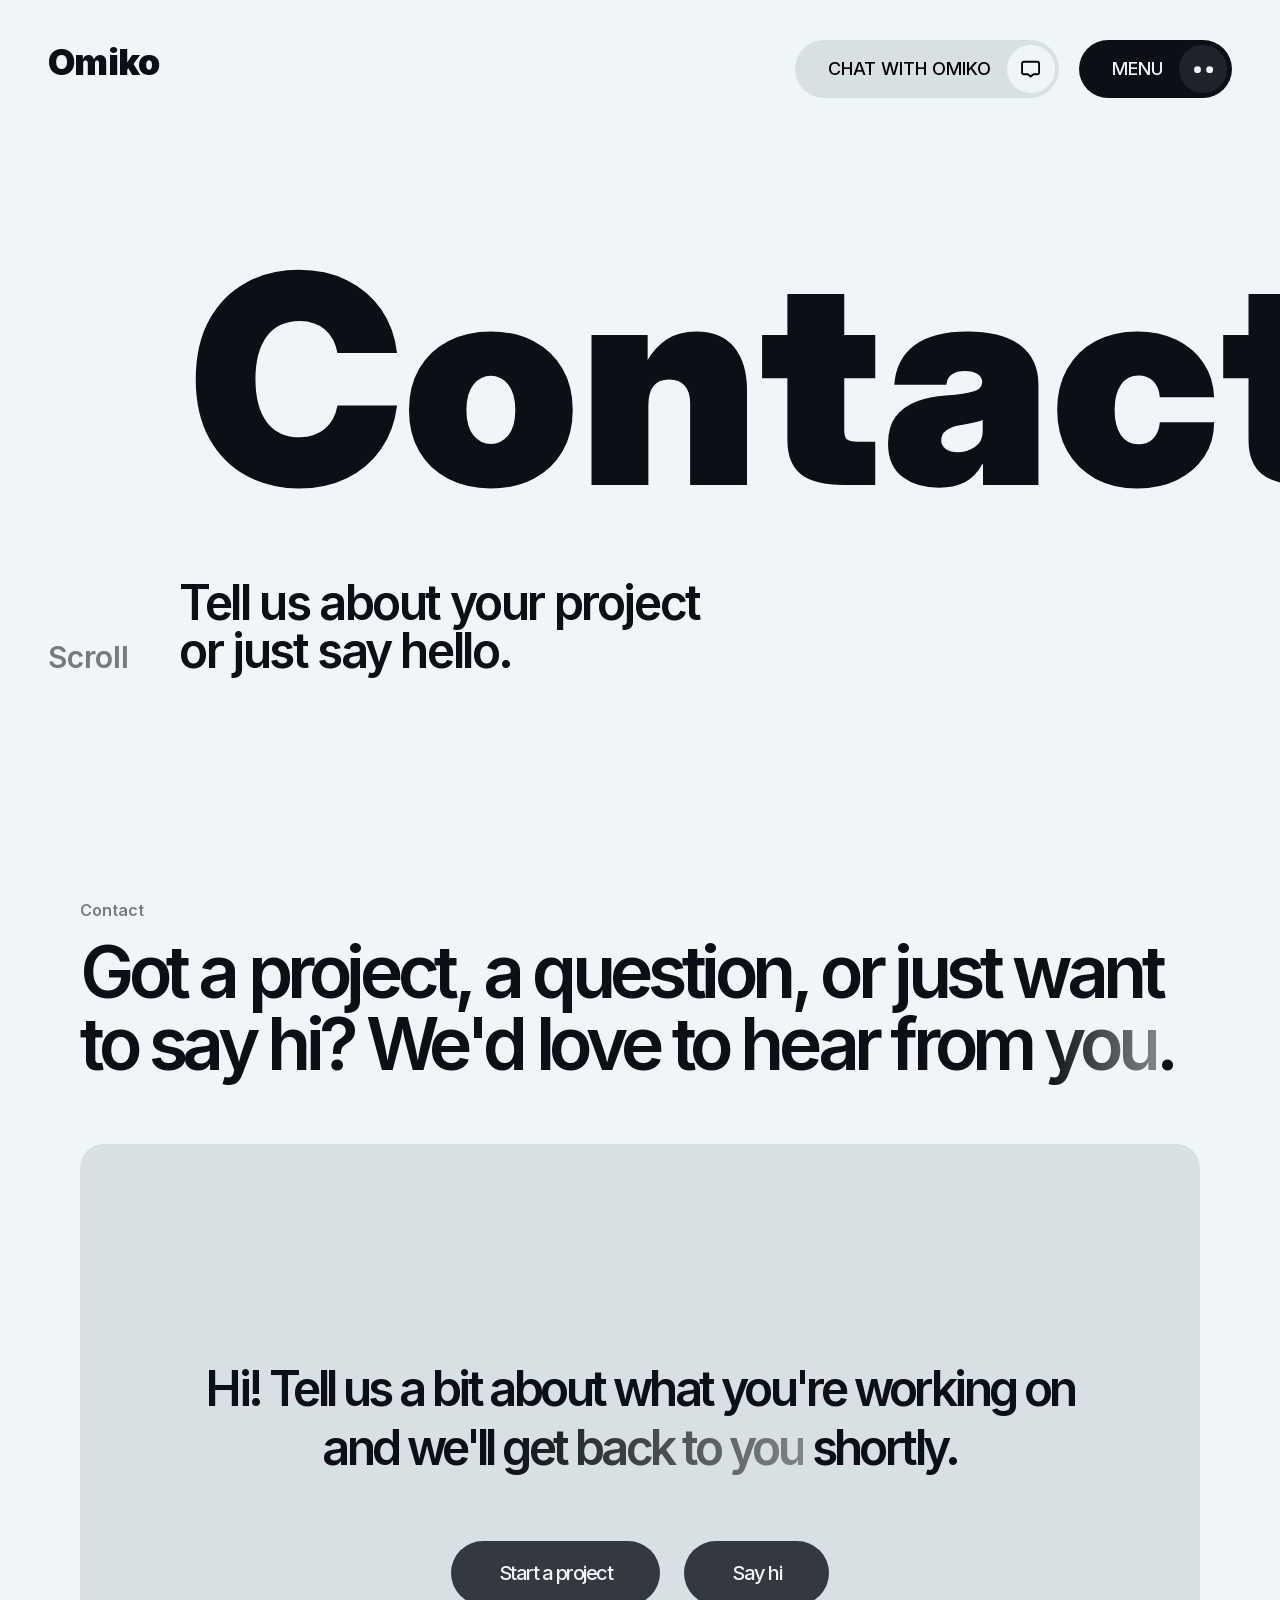
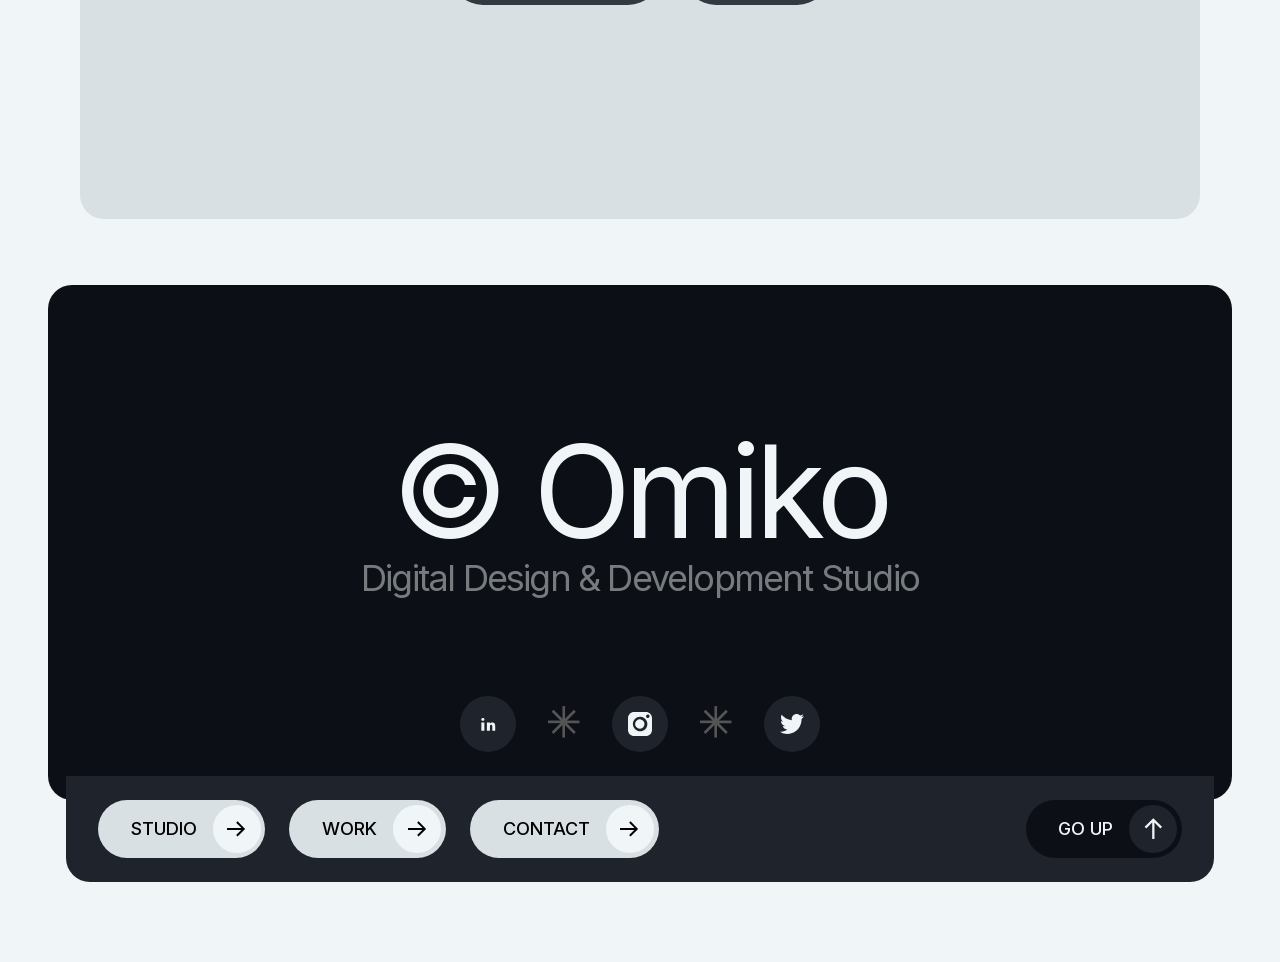
==== contact.html @ 416ccc1b "Replace hero wordmarks on work/studio/contact pages with real Inter Black outlines Generate SVG glyp" ====
<!DOCTYPE html>
<html lang="en">
<head>
<meta charset="utf-8" />
<meta name="viewport" content="width=device-width, initial-scale=1" />
<title>Contact — Omiko</title>
<meta name="description" content="Get in touch with Omiko to start a project or just say hello." />
<link rel="icon" href="favicon.ico" />
<link rel="stylesheet" href="styles.css" />
</head>
<body>

<a class="skip-link" href="#main-content">Skip to content</a>

<header class="site-header">
  <a class="brand" href="index.html" aria-label="Omiko home">
    <span class="brand-logo">Omiko</span>
  </a>

  <div class="header-actions">
    <a class="pill pill-light" href="contact.html">
      <span class="pill-label">Chat with Omiko</span>
      <span class="pill-icon">
        <svg viewBox="0 0 18 17" fill="none" xmlns="http://www.w3.org/2000/svg">
          <path d="M1 3.26215C1 2.33911 1.79594 1.59084 2.77778 1.59084L15.2222 1.59082C16.2041 1.59082 17 2.33909 17 3.26213V11.6485C17 12.5716 16.2041 13.3198 15.2222 13.3199L11.9989 13.3199C11.7918 13.3199 11.5912 13.3878 11.4318 13.512L8.9962 15.409L6.59291 13.5151C6.43287 13.389 6.23071 13.3199 6.02188 13.3199H2.77778C1.79594 13.3199 1 12.5716 1 11.6486L1 3.26215Z" stroke="currentColor" stroke-width="1.77778" stroke-linejoin="round"/>
        </svg>
      </span>
    </a>

    <button class="pill pill-dark menu-toggle" aria-expanded="false" aria-controls="site-menu" type="button">
      <span class="pill-label">Menu</span>
      <span class="pill-icon pill-icon-dots">
        <svg viewBox="0 0 14 6" fill="none" xmlns="http://www.w3.org/2000/svg">
          <circle cx="11.4517" cy="3.41264" r="2.54545" fill="currentColor"/>
          <circle cx="2.54545" cy="3.41264" r="2.54545" fill="currentColor"/>
        </svg>
      </span>
    </button>
  </div>
</header>

<nav id="site-menu" class="site-menu" aria-hidden="true" inert>
  <a class="site-menu-link" href="index.html">Home</a>
  <a class="site-menu-link" href="studio.html">Studio</a>
  <a class="site-menu-link" href="work.html">Work</a>
  <a class="site-menu-link" href="contact.html">Contact</a>
</nav>

<main id="main-content">
  <section class="contact-hero">
    <div class="hero-copy contact-hero-copy">
      <span class="hero-wordmark-svg contact-hero-wordmark" style="transform: translateX(calc(86vw - (90vw * 7666 / 8104)))">
        <svg viewBox="0 -1984 8104 2478" xmlns="http://www.w3.org/2000/svg">
          <path fill="currentColor" d="M764 24Q561 24 396.5 -65Q232 -154 136 -325.5Q40 -497 40 -744Q40 -993 136 -1165Q232 -1337 396.5 -1425.5Q561 -1514 764 -1514Q955 -1514 1103.5 -1441Q1252 -1368 1344 -1236Q1436 -1104 1456 -928H1037Q1018 -1034 948.5 -1094Q879 -1154 772 -1154Q621 -1154 540.5 -1047Q460 -940 460 -744Q460 -549 540 -442.5Q620 -336 772 -336Q879 -336 948.5 -395.5Q1018 -455 1037 -560H1456Q1435 -384 1343 -252.5Q1251 -121 1103 -48.5Q955 24 764 24Z M2116 24Q1945 24 1815 -43.5Q1685 -111 1612.5 -235Q1540 -359 1540 -528Q1540 -697 1612.5 -820.5Q1685 -944 1815 -1012Q1945 -1080 2116 -1080Q2288 -1080 2417.5 -1012Q2547 -944 2619.5 -820.5Q2692 -697 2692 -528Q2692 -359 2619.5 -235Q2547 -111 2417.5 -43.5Q2288 24 2116 24ZM2116 -288Q2187 -288 2237.5 -348.5Q2288 -409 2288 -528Q2288 -647 2237.5 -707.5Q2187 -768 2116 -768Q2045 -768 1994.5 -707.5Q1944 -647 1944 -528Q1944 -409 1994.5 -348.5Q2045 -288 2116 -288Z M3224 -560V0H2824V-1056H3219V-880Q3272 -971 3355 -1025.5Q3438 -1080 3562 -1080Q3738 -1080 3828 -968.5Q3918 -857 3918 -666V0H3518V-576Q3518 -656 3480 -699Q3442 -742 3371 -742Q3224 -742 3224 -560Z M4820 -1056V-752H4602V-386Q4602 -339 4620.5 -321.5Q4639 -304 4694 -304H4820V0H4600Q4392 0 4297 -75.5Q4202 -151 4202 -316V-752H4024V-1056H4202V-1344H4602V-1056Z M5270 19Q5111 19 5010.5 -58Q4910 -135 4910 -292Q4910 -410 4964 -481.5Q5018 -553 5110 -588Q5202 -623 5316 -630Q5456 -639 5514 -659Q5572 -679 5572 -722V-726Q5572 -761 5539.5 -781.5Q5507 -802 5452 -802Q5331 -802 5320 -706H4954Q4967 -886 5096 -983Q5225 -1080 5468 -1080Q5713 -1080 5840.5 -983Q5968 -886 5968 -706V0H5578V-148H5574Q5522 -54 5446.5 -17.5Q5371 19 5270 19ZM5400 -230Q5465 -230 5520.5 -267Q5576 -304 5576 -374V-458Q5519 -438 5416 -420Q5355 -410 5319.5 -383.5Q5284 -357 5284 -316Q5284 -276 5316.5 -253Q5349 -230 5400 -230Z M6664 24Q6495 24 6368 -45Q6241 -114 6170.5 -238.5Q6100 -363 6100 -528Q6100 -693 6170.5 -817.5Q6241 -942 6368 -1011Q6495 -1080 6664 -1080Q6819 -1080 6939 -1021.5Q7059 -963 7129 -859Q7199 -755 7204 -618H6822Q6817 -689 6776.5 -729.5Q6736 -770 6672 -770Q6593 -770 6548.5 -706Q6504 -642 6504 -528Q6504 -415 6548.5 -350.5Q6593 -286 6672 -286Q6736 -286 6776.5 -328Q6817 -370 6822 -442H7204Q7204 -305 7135 -200Q7066 -95 6944.5 -35.5Q6823 24 6664 24Z M8064 -1056V-752H7846V-386Q7846 -339 7864.5 -321.5Q7883 -304 7938 -304H8064V0H7844Q7636 0 7541 -75.5Q7446 -151 7446 -316V-752H7268V-1056H7446V-1344H7846V-1056Z"/>
        </svg>
      </span>

      <h1 class="hero-tagline contact-hero-tagline">Tell us about your project<br />or just say hello.</h1>
    </div>

    <span class="scroll-indicator contact-scroll-indicator">Scroll</span>
  </section>

  <section class="contact-section">
    <div class="section-intro" data-reveal>
      <h2 class="eyebrow">Contact</h2>
      <p class="section-headline">Got a project, a question, or just want to say hi? We'd love to hear from <span class="highlight-word">you</span>.</p>
    </div>

    <div class="contact-panel" data-reveal>
      <p class="contact-prompt">Hi! Tell us a bit about what you're working on<br />and we'll <span class="highlight-word">get back to you</span> shortly.</p>

      <div class="contact-actions">
        <button class="contact-btn" id="start-project-btn" type="button">Start a project</button>
        <a class="contact-btn" href="mailto:hello@omiko.co.uk">Say hi</a>
      </div>

      <form id="start-project-form" class="start-project-form" action="https://api.web3forms.com/submit" method="POST">
        <input type="hidden" name="access_key" value="REPLACE_WITH_WEB3FORMS_ACCESS_KEY" />
        <input type="hidden" name="subject" value="New project inquiry — Omiko" />

        <label class="form-field">
          <span class="form-label">Name</span>
          <input type="text" name="name" required />
        </label>

        <label class="form-field">
          <span class="form-label">Email</span>
          <input type="email" name="email" required />
        </label>

        <label class="form-field">
          <span class="form-label">Tell us about your project</span>
          <textarea name="message" rows="4" required></textarea>
        </label>

        <button class="contact-btn" type="submit">Send</button>
        <p class="form-error" role="alert" hidden></p>
      </form>
    </div>
  </section>
</main>

<footer class="site-footer">
  <span class="footer-wordmark">Omiko</span>

  <div class="footer-panel">
    <span class="footer-copyright">© Omiko</span>
    <span class="footer-tagline">Digital Design &amp; Development Studio</span>

    <div class="footer-socials">
      <!-- TODO: replace # with real social URLs before launch -->
      <a class="social-icon" target="_blank" rel="noreferrer noopener" aria-label="Omiko on LinkedIn" href="#">
        <svg viewBox="0 0 21 20" fill="none" xmlns="http://www.w3.org/2000/svg">
          <path d="M12.1835 15.6063H9.54163V8.23607H12.1835V9.25708V9.29719L12.2034 9.26235C12.544 8.66477 13.2269 8.23607 14.5132 8.23607C15.1545 8.23607 15.7314 8.4926 16.1481 9.0377C16.5652 9.58312 16.8227 10.4184 16.8227 11.5769V15.6063H14.2663V11.5769C14.2663 11.016 14.0937 10.6695 13.8874 10.4631C13.6814 10.257 13.4425 10.1915 13.3109 10.1915C13.1805 10.1915 12.8988 10.235 12.6494 10.4302C12.3995 10.6258 12.1835 10.9727 12.1835 11.5769V15.6063ZM7.32271 15.6063H4.68079V8.23607H7.32271V15.6063ZM5.95478 6.86007C5.55026 6.86007 5.21363 6.72522 4.9782 6.50108C4.74278 6.27696 4.60796 5.96302 4.60796 5.60359C4.60796 5.24418 4.74249 4.93033 4.98884 4.70626C5.23524 4.48213 5.59432 4.34711 6.0445 4.34711C6.44901 4.34711 6.78565 4.48196 7.02108 4.7061C7.2565 4.93022 7.39132 5.24416 7.39132 5.60359C7.39132 5.963 7.25678 6.27684 7.01044 6.50092C6.76404 6.72505 6.40496 6.86007 5.95478 6.86007Z" fill="currentColor"/>
          <path d="M17.8889 0.823358H3.11111C1.93885 0.823358 0.989374 1.77317 0.989374 2.94583V17.7288C0.989374 18.9014 1.93885 19.8512 3.11111 19.8512H17.8889C19.0612 19.8512 20.0106 18.9014 20.0106 17.7288V2.94583C20.0106 1.77317 19.0612 0.823358 17.8889 0.823358Z" fill="transparent"/>
        </svg>
      </a>

      <span class="social-spacer">
        <svg viewBox="0 0 28 28" fill="none" xmlns="http://www.w3.org/2000/svg">
          <path d="M13.7305 27.6524V13.7461" stroke="currentColor" stroke-width="2.29967" stroke-miterlimit="10"/>
          <path d="M4.00781 23.6051L13.838 13.7715" stroke="currentColor" stroke-width="2.29967" stroke-miterlimit="10"/>
          <path d="M0 13.8594H13.9015" stroke="currentColor" stroke-width="2.29967" stroke-miterlimit="10"/>
          <path d="M4.04688 4.12305L13.8757 13.9567" stroke="currentColor" stroke-width="2.29967" stroke-miterlimit="10"/>
          <path d="M13.7812 0.107422V14.0137" stroke="currentColor" stroke-width="2.29967" stroke-miterlimit="10"/>
          <path d="M23.506 4.1543L13.6758 13.9866" stroke="currentColor" stroke-width="2.29967" stroke-miterlimit="10"/>
          <path d="M27.5265 13.9004H13.625" stroke="currentColor" stroke-width="2.29967" stroke-miterlimit="10"/>
          <path d="M23.4812 23.6364L13.6523 13.8027" stroke="currentColor" stroke-width="2.29967" stroke-miterlimit="10"/>
        </svg>
      </span>

      <a class="social-icon" target="_blank" rel="noreferrer noopener" aria-label="Omiko on Instagram" href="#">
        <svg viewBox="0 0 19 20" fill="none" xmlns="http://www.w3.org/2000/svg">
          <path d="M4.82285 19.834C3.54333 19.8306 2.31732 19.3202 1.41336 18.4146C0.509397 17.509 0.00117108 16.2821 0 15.0026L0 5.65684C0.00137218 4.37816 0.509933 3.15224 1.4141 2.24808C2.31826 1.34392 3.54417 0.835357 4.82285 0.833984H14.1686C15.4482 0.83496 16.6752 1.34312 17.5808 2.24713C18.4864 3.15113 18.9968 4.37726 19 5.65684V15.0026C18.9971 16.2831 18.4871 17.5102 17.5817 18.4157C16.6763 19.3211 15.4491 19.8311 14.1686 19.834H4.82285ZM3.83088 10.3338C3.83081 11.4737 4.16876 12.588 4.802 13.5358C5.43524 14.4837 6.33533 15.2224 7.38844 15.6587C8.44155 16.095 9.60038 16.2092 10.7184 15.9868C11.8364 15.7645 12.8634 15.2156 13.6694 14.4096C14.4755 13.6036 15.0244 12.5767 15.2468 11.4587C15.4692 10.3407 15.3551 9.18185 14.9189 8.12872C14.4827 7.07558 13.744 6.17544 12.7962 5.54214C11.8484 4.90884 10.7341 4.57082 9.59424 4.57082C8.06639 4.57287 6.60171 5.18069 5.52133 6.261C4.44095 7.34132 3.83304 8.80596 3.83088 10.3338ZM14.3227 4.17758C14.3222 4.44928 14.4023 4.71502 14.5529 4.94114C14.7035 5.16726 14.9179 5.3436 15.1688 5.44781C15.4197 5.55202 15.6959 5.57942 15.9624 5.52654C16.2289 5.47366 16.4737 5.34288 16.6659 5.15076C16.858 4.95864 16.9888 4.71382 17.0416 4.44732C17.0945 4.18082 17.0671 3.90462 16.9629 3.6537C16.8587 3.40278 16.6824 3.18843 16.4562 3.03781C16.2301 2.88718 15.9644 2.80705 15.6927 2.80756C15.3297 2.80863 14.9818 2.95332 14.7251 3.21002C14.4684 3.46671 14.3237 3.81456 14.3227 4.17758ZM5.64894 10.3338C5.64725 9.60287 5.86245 8.88788 6.2673 8.27931C6.67215 7.67075 7.24844 7.19597 7.92323 6.91507C8.59803 6.63417 9.34099 6.55978 10.0581 6.70132C10.7752 6.84285 11.4342 7.19395 11.9516 7.71017C12.4691 8.22639 12.8218 8.88453 12.965 9.60128C13.1083 10.318 13.0357 11.0612 12.7564 11.7366C12.4772 12.4121 12.0038 12.9895 11.3962 13.3959C10.7886 13.8022 10.0741 14.0191 9.34319 14.0192C8.36546 14.0175 7.42812 13.629 6.73593 12.9385C6.04373 12.2479 5.65295 11.3115 5.64894 10.3338Z" fill="currentColor"/>
        </svg>
      </a>

      <span class="social-spacer">
        <svg viewBox="0 0 28 28" fill="none" xmlns="http://www.w3.org/2000/svg">
          <path d="M13.7305 27.6524V13.7461" stroke="currentColor" stroke-width="2.29967" stroke-miterlimit="10"/>
          <path d="M4.00781 23.6051L13.838 13.7715" stroke="currentColor" stroke-width="2.29967" stroke-miterlimit="10"/>
          <path d="M0 13.8594H13.9015" stroke="currentColor" stroke-width="2.29967" stroke-miterlimit="10"/>
          <path d="M4.04688 4.12305L13.8757 13.9567" stroke="currentColor" stroke-width="2.29967" stroke-miterlimit="10"/>
          <path d="M13.7812 0.107422V14.0137" stroke="currentColor" stroke-width="2.29967" stroke-miterlimit="10"/>
          <path d="M23.506 4.1543L13.6758 13.9866" stroke="currentColor" stroke-width="2.29967" stroke-miterlimit="10"/>
          <path d="M27.5265 13.9004H13.625" stroke="currentColor" stroke-width="2.29967" stroke-miterlimit="10"/>
          <path d="M23.4812 23.6364L13.6523 13.8027" stroke="currentColor" stroke-width="2.29967" stroke-miterlimit="10"/>
        </svg>
      </span>

      <a class="social-icon" target="_blank" rel="noreferrer noopener" aria-label="Omiko on X" href="#">
        <svg viewBox="0 0 22 20" fill="none" xmlns="http://www.w3.org/2000/svg">
          <path d="M22 3.01207C21.1906 3.38158 20.3206 3.6312 19.4077 3.7435C20.3395 3.16864 21.0553 2.25835 21.3922 1.17361C20.5201 1.70601 19.5541 2.0925 18.526 2.3008C17.7027 1.39798 16.5297 0.833984 15.2315 0.833984C12.7389 0.833984 10.7178 2.9137 10.7178 5.47895C10.7178 5.84303 10.7578 6.19759 10.8348 6.53755C7.08354 6.34385 3.75779 4.49451 1.53161 1.68416C1.14309 2.37019 0.920444 3.16807 0.920444 4.01939C0.920444 5.63099 1.71729 7.05275 2.92839 7.88572C2.18853 7.86161 1.49256 7.65263 0.884034 7.30475C0.883521 7.32411 0.883521 7.34358 0.883521 7.36316C0.883521 9.6137 2.43937 11.491 4.50418 11.918C4.12545 12.0242 3.7267 12.0809 3.31507 12.0809C3.02423 12.0809 2.74154 12.0517 2.46588 11.9976C3.0403 13.843 4.70713 15.1859 6.68229 15.2233C5.13756 16.4693 3.19144 17.2119 1.07668 17.2119C0.712361 17.2119 0.353101 17.1898 0 17.1469C1.99749 18.465 4.36998 19.234 6.9189 19.234C15.2209 19.234 19.761 12.156 19.761 6.01748C19.761 5.81608 19.7566 5.61582 19.7479 5.41646C20.6297 4.76168 21.3949 3.94365 22 3.01207Z" fill="currentColor"/>
        </svg>
      </a>
    </div>
  </div>

  <div class="footer-extension">
    <nav class="footer-nav">
      <a class="pill pill-light" href="studio.html">
        <span class="pill-label">Studio</span>
        <span class="pill-icon">
          <svg viewBox="0 0 16 13" fill="none" xmlns="http://www.w3.org/2000/svg">
            <path d="M8.21645 0.833984L13.9687 6.58827L8.21645 12.3426M-0.00111653 6.58827L13.5579 6.58829" stroke="#F0F6F8" stroke-width="1.64351"/>
          </svg>
        </span>
      </a>

      <a class="pill pill-light" href="work.html">
        <span class="pill-label">Work</span>
        <span class="pill-icon">
          <svg viewBox="0 0 16 13" fill="none" xmlns="http://www.w3.org/2000/svg">
            <path d="M8.21645 0.833984L13.9687 6.58827L8.21645 12.3426M-0.00111653 6.58827L13.5579 6.58829" stroke="#F0F6F8" stroke-width="1.64351"/>
          </svg>
        </span>
      </a>

      <a class="pill pill-light" href="contact.html">
        <span class="pill-label">Contact</span>
        <span class="pill-icon">
          <svg viewBox="0 0 16 13" fill="none" xmlns="http://www.w3.org/2000/svg">
            <path d="M8.21645 0.833984L13.9687 6.58827L8.21645 12.3426M-0.00111653 6.58827L13.5579 6.58829" stroke="#F0F6F8" stroke-width="1.64351"/>
          </svg>
        </span>
      </a>
    </nav>

    <div class="footer-extension-right">
      <a class="pill pill-dark footer-chat" href="contact.html">
        <span class="pill-label">Chat with Omiko</span>
        <span class="pill-icon">
          <svg viewBox="0 0 18 17" fill="none" xmlns="http://www.w3.org/2000/svg">
            <path d="M1 3.26215C1 2.33911 1.79594 1.59084 2.77778 1.59084L15.2222 1.59082C16.2041 1.59082 17 2.33909 17 3.26213V11.6485C17 12.5716 16.2041 13.3198 15.2222 13.3199L11.9989 13.3199C11.7918 13.3199 11.5912 13.3878 11.4318 13.512L8.9962 15.409L6.59291 13.5151C6.43287 13.389 6.23071 13.3199 6.02188 13.3199H2.77778C1.79594 13.3199 1 12.5716 1 11.6486L1 3.26215Z" stroke="currentColor" stroke-width="1.77778" stroke-linejoin="round"/>
          </svg>
        </span>
      </a>

      <button class="pill pill-dark footer-go-up" type="button">
        <span class="pill-label">Go up</span>
        <span class="pill-icon">
          <svg class="icon-swap-out" viewBox="0 0 14 16" fill="none" xmlns="http://www.w3.org/2000/svg">
            <path d="M1.49219 7.02383L7.24447 1.26953L12.9968 7.02383M7.24447 15.2443L7.24449 1.68055" stroke="currentColor" stroke-width="1.64351"/>
          </svg>
          <svg class="icon-swap-in" viewBox="0 0 14 16" fill="none" xmlns="http://www.w3.org/2000/svg">
            <path d="M1.49219 7.02383L7.24447 1.26953L12.9968 7.02383M7.24447 15.2443L7.24449 1.68055" stroke="currentColor" stroke-width="1.64351"/>
          </svg>
        </span>
      </button>
    </div>
  </div>
</footer>

<script src="script.js"></script>
</body>
</html>
---- styles.css ----
/* ---------------------------------------------------
   SOHub homepage rebuild — design tokens
--------------------------------------------------- */

@font-face {
  font-family: "Inter";
  src: url("fonts/inter.woff2") format("woff2");
  font-weight: 100 900;
  font-style: normal;
  font-display: swap;
}

:root {
  --wordmark-offset: calc(77vw - (90vw * 5812 / 6434));

  /* colors */
  --color-white: #f0f6f8;
  --color-black: #0c1016;
  --color-dark-grey: #1e232c;
  --color-soft-grey: #d9e0e3;
  --color-grey: #767c7e;

  /* type */
  --font-body: "Inter", system-ui, sans-serif;
  --font-display: "Inter", system-ui, sans-serif;

  /* spacing unit */
  --space: 0.25rem;
}

* {
  box-sizing: border-box;
}

html,
body {
  margin: 0;
  padding: 0;
}

body {
  background: var(--color-white);
  color: var(--color-black);
  font-family: var(--font-body);
  -webkit-font-smoothing: antialiased;
}

img {
  max-width: 100%;
  display: block;
}

a {
  text-decoration: none;
  color: inherit;
}

button {
  font: inherit;
  border: none;
  cursor: pointer;
}

/* ---------------------------------------------------
   Scroll reveal
--------------------------------------------------- */

[data-reveal] {
  opacity: 0;
  transform: translateY(20px);
  transition: opacity 0.6s ease-out, transform 0.6s ease-out;
}

[data-reveal].is-visible {
  opacity: 1;
  transform: translateY(0);
}

@media (prefers-reduced-motion: reduce) {
  [data-reveal] {
    transition: none;
  }
}

/* ---------------------------------------------------
   Skip link
--------------------------------------------------- */

.skip-link {
  position: absolute;
  width: 1px;
  height: 1px;
  overflow: hidden;
  clip: rect(0 0 0 0);
  white-space: nowrap;
}

.skip-link:focus {
  position: fixed;
  top: 1rem;
  left: 1rem;
  z-index: 100;
  width: auto;
  height: auto;
  overflow: visible;
  clip: auto;
  padding: 0.75rem 1.5rem;
  border-radius: 999px;
  background: var(--color-black);
  color: var(--color-white);
  font-size: 0.875rem;
  font-weight: 500;
  text-transform: uppercase;
}

/* ---------------------------------------------------
   Header
--------------------------------------------------- */

.site-header {
  position: fixed;
  top: 0;
  left: 0;
  z-index: 50;
  width: 100%;
  display: flex;
  align-items: center;
  justify-content: space-between;
  padding: 1.5rem 1rem;
  pointer-events: none;
}

.site-header a,
.site-header button {
  pointer-events: auto;
}

.brand {
  display: block;
  color: var(--color-black);
}

.brand-logo {
  display: block;
  font-family: var(--font-display);
  font-weight: 900;
  font-size: 1.5rem;
  letter-spacing: -0.02em;
  white-space: nowrap;
}

.header-actions {
  display: flex;
  align-items: center;
  gap: 1.25rem;
}

.pill {
  display: flex;
  align-items: center;
  padding: 0.3rem;
  border-radius: 999px;
  transition: transform 0.5s cubic-bezier(0.22, 0.68, 0, 1);
}

.pill:hover {
  transform: scale(1.1);
}

.pill-light {
  background: var(--color-soft-grey);
  display: none;
}

.pill-dark {
  background: var(--color-black);
}

.pill-label {
  font-size: 0.875rem;
  font-weight: 500;
  text-transform: uppercase;
  padding: 0 1rem 0 1.75rem;
}

.pill-light .pill-label {
  color: #000;
}

.pill-dark .pill-label {
  color: var(--color-white);
}

.pill-icon {
  position: relative;
  display: flex;
  align-items: center;
  justify-content: center;
  width: 2rem;
  height: 2rem;
  border-radius: 999px;
  background: var(--color-white);
}

.pill-icon svg {
  width: 40%;
}

.pill-dark .pill-icon {
  background: var(--color-dark-grey);
}

.pill-light .pill-icon svg {
  color: #000;
}

.pill-dark .pill-icon svg {
  color: var(--color-white);
}

.footer-nav .pill-icon svg path {
  stroke: currentColor;
}

.menu-toggle {
  background: var(--color-black);
}

.site-menu {
  position: fixed;
  top: 5.5rem;
  right: 1rem;
  z-index: 60;
  display: flex;
  flex-direction: column;
  gap: 0.5rem;
  padding: 1rem;
  min-width: 12rem;
  border-radius: 1.5rem;
  background: var(--color-soft-grey);
  opacity: 0;
  visibility: hidden;
  pointer-events: none;
  transform: translateY(-0.5rem) scale(0.98);
  transition: opacity 0.25s ease, transform 0.25s ease, visibility 0.25s ease;
}

.site-menu.is-open {
  opacity: 1;
  visibility: visible;
  pointer-events: auto;
  transform: translateY(0) scale(1);
}

.site-menu-link {
  padding: 0.75rem 1rem;
  border-radius: 1rem;
  font-size: 1.125rem;
  font-weight: 600;
  letter-spacing: -0.02em;
  color: var(--color-black);
  transition: background-color 0.2s ease;
}

.site-menu-link:hover {
  background: var(--color-white);
}

@media (min-width: 1024px) {
  .site-menu {
    top: 7rem;
    right: 3rem;
  }
}

/* ---------------------------------------------------
   Hero
--------------------------------------------------- */

.hero,
.work-hero,
.studio-hero,
.contact-hero {
  position: relative;
  width: 100%;
  height: 40vh;
  overflow: hidden;
}

.hero-copy {
  position: absolute;
  right: -13%;
  bottom: 0;
  display: flex;
  flex-direction: column;
  gap: 1.5rem;
}

.hero-wordmark {
  display: block;
  font-family: var(--font-display);
  font-weight: 400;
  line-height: 1;
  letter-spacing: -0.02em;
  color: var(--color-black);
}

.hero-wordmark-svg {
  display: block;
  width: 90vw;
  color: var(--color-black);
}

.hero-wordmark-svg svg {
  display: block;
  width: 100%;
  height: auto;
}

.hero-tagline {
  margin: 0;
  font-size: 1.5rem;
  font-weight: 600;
  line-height: 1;
  letter-spacing: -0.05em;
  color: var(--color-black);
  z-index: 2;
}

.scroll-indicator {
  position: absolute;
  left: 1rem;
  bottom: 0;
  font-size: 1.25rem;
  font-weight: 600;
  color: var(--color-grey);
  transition: opacity 1.2s ease, visibility 1.2s ease;
}

.scroll-indicator--hidden {
  opacity: 0;
  visibility: hidden;
}

@media (min-width: 640px) {
  .pill-label {
    font-size: 1rem;
  }
}

@media (min-width: 1024px) {
  .site-header {
    padding: 2.5rem 3rem;
    align-items: flex-start;
  }

  .brand-logo {
    font-size: 2.25rem;
  }

  .pill-light {
    display: flex;
  }

  .pill-label {
    font-size: 1.125rem;
  }

  .pill-icon {
    width: 3rem;
    height: 3rem;
  }

  .hero,
  .work-hero,
  .studio-hero,
  .contact-hero {
    height: 100vh;
  }

  .hero-copy {
    bottom: 13%;
  }

  .hero-tagline {
    font-size: 3.5rem;
  }

  .scroll-indicator {
    left: 3rem;
    bottom: 13%;
    font-size: 1.875rem;
  }
}

/* ---------------------------------------------------
   Work list
--------------------------------------------------- */

@media (prefers-reduced-motion: no-preference) {
  @keyframes highlight-sweep {
    0% {
      background-position: 10% 0;
    }
    50% {
      background-position: 91% 100%;
    }
    100% {
      background-position: 10% 0;
    }
  }

  .highlight-word {
    animation: highlight-sweep 5s infinite;
  }
}

@media (prefers-reduced-motion: reduce) {
  .highlight-word {
    animation: none;
  }
}

.work {
  display: flex;
  flex-direction: column;
  width: 100%;
  margin-top: 6rem;
  padding: 0 1rem 4rem;
}

.section-intro {
  display: flex;
  flex-direction: column;
  gap: 1rem;
}

.eyebrow {
  margin: 0;
  font-size: 1rem;
  font-weight: 600;
  color: var(--color-grey);
}

.section-headline {
  margin: 0;
  font-size: 1.875rem;
  font-weight: 600;
  line-height: 1;
  letter-spacing: -0.075em;
  color: var(--color-black);
}

.highlight-word {
  background: linear-gradient(90deg, var(--color-black), #808384, var(--color-black));
  background-size: 200% 200%;
  -webkit-background-clip: text;
  background-clip: text;
  color: transparent;
}

.work-grid {
  margin-top: 4rem;
  display: grid;
  grid-template-columns: 1fr;
  gap: 1.5rem;
}

.work-card {
  position: relative;
  display: block;
  width: 100%;
  aspect-ratio: 16 / 9;
  border-radius: 1rem;
  overflow: hidden;
  transition: transform 0.3s cubic-bezier(0.22, 0.68, 0, 1.5);
}

.work-card:hover {
  transform: scale(1.02);
}

.work-card img {
  width: 100%;
  height: 100%;
  object-fit: cover;
}

.work-card-scrim {
  position: absolute;
  left: 0;
  bottom: 0;
  z-index: 1;
  width: 100%;
  height: 50%;
  background: linear-gradient(to top, rgba(0, 0, 0, 0.4), transparent);
}

.work-card-title {
  position: absolute;
  left: 1rem;
  bottom: 1rem;
  z-index: 2;
  display: flex;
  align-items: center;
  overflow: hidden;
  width: 100%;
}

.work-card-title h3 {
  margin: 0;
  font-size: 1.5rem;
  font-weight: 600;
  letter-spacing: -0.05em;
  color: var(--color-white);
}

.work-card-arrow {
  display: none;
}

@media (min-width: 768px) {
  .work {
    padding: 0 2rem 4rem;
  }

  .section-headline {
    font-size: 3rem;
  }
}

@media (min-width: 1024px) {
  .work {
    padding: 0 3rem 8rem;
  }

  .work-grid {
    grid-template-columns: 1fr 1fr;
    gap: 2.5rem;
  }

  .work-grid.is-list-view {
    grid-template-columns: 1fr;
    gap: 1.5rem;
  }

  .work-card-title {
    left: 2rem;
    bottom: 2rem;
  }

  .work-card-arrow {
    display: block;
    width: 2.25rem;
    color: var(--color-white);
    transform: translateX(-100%);
    transition: transform 0.3s ease-out;
  }

  .work-card:hover .work-card-arrow {
    transform: translateX(0);
  }

  .work-card-title h3 {
    font-size: 3rem;
    letter-spacing: -0.075em;
    transform: translateX(-2.25rem);
    transition: transform 0.3s ease-out;
  }

  .work-card:hover .work-card-title h3 {
    transform: translateX(0);
  }
}

@media (min-width: 1280px) {
  .work {
    padding: 0 5rem 8rem;
  }

  .section-headline {
    font-size: 4.5rem;
  }
}

@media (min-width: 1900px) {
  .section-headline {
    font-size: 7rem;
  }

  .eyebrow {
    font-size: 1.5rem;
  }
}

/* ---------------------------------------------------
   Services grid
--------------------------------------------------- */

.services {
  display: flex;
  flex-direction: column;
  padding: 0 1rem;
}

.service-list {
  margin-top: 4rem;
  display: flex;
  flex-direction: column;
  gap: 2rem;
}

.service-card {
  border-radius: 2rem;
  padding: 3rem 1.5rem;
  display: flex;
  flex-direction: column;
  justify-content: space-between;
  gap: 4rem;
}

.service-title {
  margin: 0;
  display: flex;
  flex-direction: column;
  font-size: 3rem;
  line-height: 1;
  letter-spacing: -0.05em;
}

.service-title-main {
  color: var(--color-white);
}

.service-title-sub {
  color: var(--color-grey);
}

.service-foot {
  display: flex;
  flex-direction: column;
  gap: 2rem;
}

.service-tags {
  margin: 0;
  padding: 0;
  list-style: none;
  display: flex;
  flex-wrap: wrap;
  align-items: center;
  gap: 0.5rem;
}

.service-tags li {
  color: var(--color-white);
  font-size: 0.875rem;
  padding: 0.5rem 1rem;
  border-radius: 999px;
  user-select: none;
  cursor: default;
}

@media (prefers-reduced-motion: reduce) {
  .service-tags li:hover,
  .service-tags li:focus-visible {
    transform: scale(1.08);
    transition: transform 0.3s cubic-bezier(0.22, 0.68, 0, 1.5);
  }
}

.service-description {
  display: flex;
  align-items: flex-start;
  gap: 0.75rem;
  color: var(--color-white);
}

.service-icon {
  display: none;
}

.service-card-cog {
  transform-origin: center;
}

@media (prefers-reduced-motion: no-preference) {
  .service-card-cog {
    animation: spin 4s linear infinite;
  }

  @keyframes spin {
    from {
      transform: rotate(0deg);
    }
    to {
      transform: rotate(360deg);
    }
  }
}

.service-description p {
  margin: 0;
  font-size: 1.25rem;
  line-height: 1.4;
}

@media (min-width: 768px) {
  .services {
    padding: 0 2rem;
  }
}

@media (min-width: 1024px) {
  .services {
    padding: 0 3rem;
  }

  .service-card {
    padding: 4rem;
  }

  .service-title {
    font-size: 6rem;
  }

  .service-tags li {
    font-size: 1rem;
    padding: 0.5rem 1.5rem;
  }

  .service-icon {
    display: block;
    width: 2rem;
    height: 2rem;
    flex-shrink: 0;
  }

  .service-description p {
    font-size: 1.5rem;
    max-width: 50vw;
  }
}

@media (min-width: 1280px) {
  .services {
    padding: 0 5rem;
  }
}

@media (min-width: 1900px) {
  .service-title {
    font-size: 8rem;
  }

  .service-description p {
    font-size: 1.875rem;
  }
}

/* ---------------------------------------------------
   Closing CTA
--------------------------------------------------- */

.cta {
  position: relative;
  width: 100%;
  display: flex;
  flex-direction: column;
  justify-content: center;
  padding: 4rem 0;
  overflow: hidden;
}

.cta-inner {
  position: relative;
  z-index: 2;
  display: flex;
  flex-direction: column;
  padding-left: 5%;
}

.cta-heading {
  margin: 0;
  display: flex;
  flex-direction: column;
  font-family: var(--font-display);
  font-weight: 900;
  font-size: 6rem;
  line-height: 0.9;
  letter-spacing: -0.05em;
  color: var(--color-black);
  user-select: none;
}

.cta-actions {
  position: relative;
  margin-top: 25%;
  display: flex;
  flex-direction: column;
  align-items: flex-start;
  gap: 0.75rem;
}

.cta-actions .pill-light {
  display: flex;
}

@media (min-width: 768px) {
  .cta-actions {
    margin-top: 3.5rem;
  }
}

@media (min-width: 1024px) {
  .cta {
    height: 100vh;
    padding-top: 8rem;
    margin-bottom: -6rem;
  }

  .cta-inner {
    position: absolute;
    left: 10%;
  }

  .cta-heading {
    font-size: 9rem;
  }

  .cta-actions {
    flex-direction: row;
    align-items: center;
    gap: 1.5rem;
  }
}

@media (min-width: 1280px) {
  .cta-inner {
    left: 12%;
  }

  .cta-heading {
    font-size: 9rem;
  }
}

@media (min-width: 1600px) {
  .cta-heading {
    font-size: 12rem;
  }
}

@media (min-width: 1900px) {
  .cta-inner {
    left: 18%;
  }
}

@media (min-width: 2000px) {
  .cta-inner {
    left: 24%;
  }
}

/* ---------------------------------------------------
   Footer
--------------------------------------------------- */

.site-footer {
  display: flex;
  flex-direction: column;
  align-items: center;
  width: 100%;
  padding: 4rem 1rem 3rem;
}

.footer-wordmark {
  display: block;
  width: 100%;
  text-align: center;
  font-family: var(--font-display);
  font-weight: 900;
  font-size: 4rem;
  letter-spacing: -0.02em;
  color: var(--color-black);
}

@media (min-width: 1024px) {
  .footer-wordmark {
    font-size: 9rem;
  }
}

.footer-panel {
  width: 100%;
  margin-top: -12%;
  aspect-ratio: 2.3 / 1;
  background: var(--color-black);
  border-radius: 1.5rem;
  display: flex;
  flex-direction: column;
  align-items: center;
  justify-content: flex-end;
  padding-bottom: 2rem;
}

.footer-copyright {
  margin-top: 6rem;
  font-size: 1.875rem;
  line-height: 1;
  letter-spacing: -0.05em;
  color: var(--color-white);
}

.footer-tagline {
  font-size: 1.125rem;
  letter-spacing: -0.05em;
  color: var(--color-grey);
}

.footer-socials {
  display: flex;
  align-items: center;
  gap: 1rem;
  margin-top: 2.5rem;
}

.social-icon {
  display: flex;
  align-items: center;
  justify-content: center;
  width: 1rem;
  height: 1rem;
  padding: 0.75rem;
  border-radius: 999px;
  color: var(--color-white);
  background: var(--color-dark-grey);
  transition: transform 0.2s ease-out, background-color 0.2s ease-out;
  box-sizing: content-box;
}

.social-icon:hover {
  transform: scale(1.1);
  background: #434f65;
}

.social-icon svg {
  width: 100%;
}

.social-spacer {
  display: block;
  width: 1.25rem;
  color: #555555;
}

.footer-extension {
  width: 90%;
  margin-top: -1.5rem;
  padding: 1.5rem 2rem;
  background: var(--color-dark-grey);
  border-radius: 0 0 1.5rem 1.5rem;
  display: flex;
  align-items: center;
  justify-content: center;
  gap: 1rem;
}

.footer-nav {
  display: none;
}

.footer-extension-right {
  display: flex;
  align-items: center;
  gap: 1.5rem;
}

.footer-go-up {
  display: none;
}

.footer-go-up .pill-icon {
  overflow: hidden;
}

.footer-go-up .pill-icon svg {
  position: absolute;
  top: 50%;
  left: 50%;
  transform: translate(-50%, -50%);
  transition: transform 0.5s cubic-bezier(0.22, 0.68, 0, 1.5);
}

.footer-go-up .pill-icon svg.icon-swap-in {
  transform: translate(-50%, -50%) translateX(-250%);
}

.footer-go-up:hover .pill-icon svg.icon-swap-out {
  transform: translate(-50%, -50%) translateX(250%) rotate(90deg);
}

.footer-go-up:hover .pill-icon svg.icon-swap-in {
  transform: translate(-50%, -50%) translateX(0);
}

@media (min-width: 640px) {
  .footer-copyright {
    font-size: 3rem;
  }
}

@media (min-width: 1024px) {
  .site-footer {
    padding: 8rem 3rem 5rem;
  }

  .footer-panel {
    margin-top: -20%;
    padding-bottom: 3rem;
  }

  .footer-copyright {
    margin-top: 0;
    font-size: 6rem;
  }

  .footer-tagline {
    font-size: 2.25rem;
  }

  .footer-socials {
    gap: 2rem;
    margin-top: 6rem;
  }

  .social-icon {
    width: 1.5rem;
    height: 1.5rem;
    padding: 1rem;
  }

  .social-spacer {
    width: 2rem;
  }

  .footer-extension {
    width: 97%;
    justify-content: space-between;
  }

  .footer-nav {
    display: flex;
    align-items: center;
    gap: 1.5rem;
  }

  .footer-chat {
    display: none;
  }

  .footer-go-up {
    display: flex;
  }
}

@media (min-width: 1280px) {
  .footer-copyright {
    font-size: 8rem;
  }
}

@media (min-width: 1900px) {
  .footer-copyright {
    font-size: 10rem;
  }

  .footer-chat {
    display: flex;
  }
}

/* ---------------------------------------------------
   Contact page
--------------------------------------------------- */

.contact-hero-copy {
  right: -4%;
}

.contact-hero-tagline {
  font-size: 1.25rem;
}

.contact-section {
  display: flex;
  flex-direction: column;
  margin-top: 6rem;
  padding: 0 1rem;
}

.contact-panel {
  margin-top: 4rem;
  min-height: 60vh;
  border-radius: 1.5rem;
  background: var(--color-soft-grey);
  display: flex;
  flex-direction: column;
  align-items: center;
  justify-content: center;
  gap: 4rem;
  padding: 2rem 1rem;
  text-align: center;
}

.contact-prompt {
  margin: 0;
  font-size: 1.25rem;
  font-weight: 600;
  letter-spacing: -0.075em;
  color: var(--color-black);
}

.contact-actions {
  display: flex;
  flex-direction: column;
  align-items: center;
  gap: 1rem;
}

.contact-btn {
  padding: 0.75rem 2rem;
  border-radius: 999px;
  background: #333841;
  color: var(--color-white);
  font-size: 1.125rem;
  font-weight: 500;
  letter-spacing: -0.075em;
  transition: transform 0.3s cubic-bezier(0.22, 0.68, 0, 1.5);
}

.contact-btn:hover {
  transform: scale(1.1);
}

.start-project-form {
  display: none;
  flex-direction: column;
  gap: 1rem;
  width: 100%;
  max-width: 28rem;
}

.start-project-form.is-visible {
  display: flex;
}

.form-field {
  display: flex;
  flex-direction: column;
  gap: 0.5rem;
  text-align: left;
}

.form-label {
  font-size: 0.875rem;
  font-weight: 600;
  color: var(--color-black);
}

.form-field input,
.form-field textarea {
  padding: 0.75rem 1rem;
  border-radius: 0.75rem;
  border: none;
  background: var(--color-white);
  color: var(--color-black);
  font: inherit;
  resize: vertical;
}

.form-field input:focus,
.form-field textarea:focus {
  outline: 2px solid var(--color-black);
  outline-offset: 2px;
}

.form-error {
  margin: 0;
  font-size: 0.875rem;
  font-weight: 600;
  color: #b3261e;
}

.form-success-message {
  margin: 0;
  font-size: 1.25rem;
  font-weight: 600;
  letter-spacing: -0.05em;
  color: var(--color-black);
}

@media (min-width: 768px) {
  .contact-section {
    padding: 0 2rem;
  }
}

@media (min-width: 1024px) {
  .contact-hero-copy {
    bottom: 25%;
  }

  .contact-scroll-indicator {
    bottom: 25%;
  }

  .contact-hero-tagline {
    font-size: 3rem;
  }

  .contact-section {
    margin-top: 0;
    padding: 0 3rem;
  }

  .contact-panel {
    min-height: 75vh;
  }

  .contact-prompt {
    font-size: 3rem;
  }

  .contact-actions {
    flex-direction: row;
    gap: 1.5rem;
  }

  .contact-btn {
    padding: 1.25rem 3rem;
    font-size: 1.25rem;
  }
}

@media (min-width: 1280px) {
  .contact-section {
    padding: 0 5rem;
  }
}

@media (min-width: 1900px) {
  .contact-hero-copy {
    bottom: 15%;
  }

  .contact-scroll-indicator {
    bottom: 15%;
  }
}

/* ---------------------------------------------------
   Work page
--------------------------------------------------- */

.work-hero-copy {
  right: -8%;
}

.work-hero-wordmark {
  --work-wordmark-offset: calc(82vw - (90vw * 4874 / 5422));
}

.work-hero-tagline {
  letter-spacing: -0.075em;
}

.view-toggle {
  display: none;
}

.view-toggle-btn {
  position: relative;
  width: 100%;
  padding: 1rem 0;
  display: flex;
  align-items: center;
  justify-content: center;
  gap: 0.75rem;
  font-size: 1.125rem;
  font-weight: 500;
  color: var(--color-black);
  border-radius: 0.75rem;
}

.view-toggle-btn.is-active {
  background: var(--color-soft-grey);
}

.view-toggle-icon {
  width: 0.75rem;
}

@media (min-width: 1024px) {
  .work-hero-copy {
    right: 5%;
  }

  .work-hero-wordmark {
    --work-wordmark-offset: calc(95vw - (90vw * 4874 / 5422));
  }

  .view-toggle {
    display: grid;
    grid-template-columns: 1fr 1fr;
    margin-top: 4rem;
    gap: 3rem;
  }

  .view-toggle-btn {
    justify-content: flex-start;
    padding: 1.5rem 0 1.5rem 3rem;
    font-size: 2.25rem;
    gap: 1.5rem;
  }

  .view-toggle-btn.is-active {
    padding-left: 3rem;
  }

  .view-toggle-icon {
    width: 1.5rem;
  }
}

/* ---------------------------------------------------
   Studio page
--------------------------------------------------- */

.studio-hero-copy {
  right: -11%;
}

.studio-hero-tagline {
  font-size: 1.25rem;
  letter-spacing: -0.075em;
}

.studio-team,
.studio-services {
  padding-bottom: 4rem;
}

.services-cloud {
  margin-top: 2rem;
  min-height: 40vh;
  border-radius: 1rem;
  background: var(--color-black);
  display: flex;
  flex-wrap: wrap;
  align-items: center;
  justify-content: center;
  gap: 1rem;
  padding: 2rem;
}

.services-cloud-contact {
  width: 100%;
  justify-content: center;
  margin-bottom: 0.5rem;
}

.cloud-tag {
  display: inline-flex;
  align-items: center;
  padding: 0.75rem 1.5rem;
  border-radius: 999px;
  font-weight: 600;
  letter-spacing: -0.05em;
  font-size: 1.25rem;
  color: var(--color-black);
  transition: transform 0.5s cubic-bezier(0.22, 0.68, 0, 1);
}

.cloud-tag:hover,
.cloud-tag:focus-visible {
  transform: scale(1.1);
}

.magnetic-reset {
  transition: transform 0.4s cubic-bezier(0.22, 0.68, 0, 1.5);
}

.cloud-tag-websites {
  background-color: #ff449e;
}

.cloud-tag-branding {
  background-color: #38ff94;
}

.cloud-tag-product-design {
  background-color: #ffdf38;
}

.cloud-tag-content {
  background-color: #ff862f;
}

.cloud-tag-strategy {
  background-color: #38dbff;
}

.cloud-tag-growth {
  background-color: #fc7cff;
}
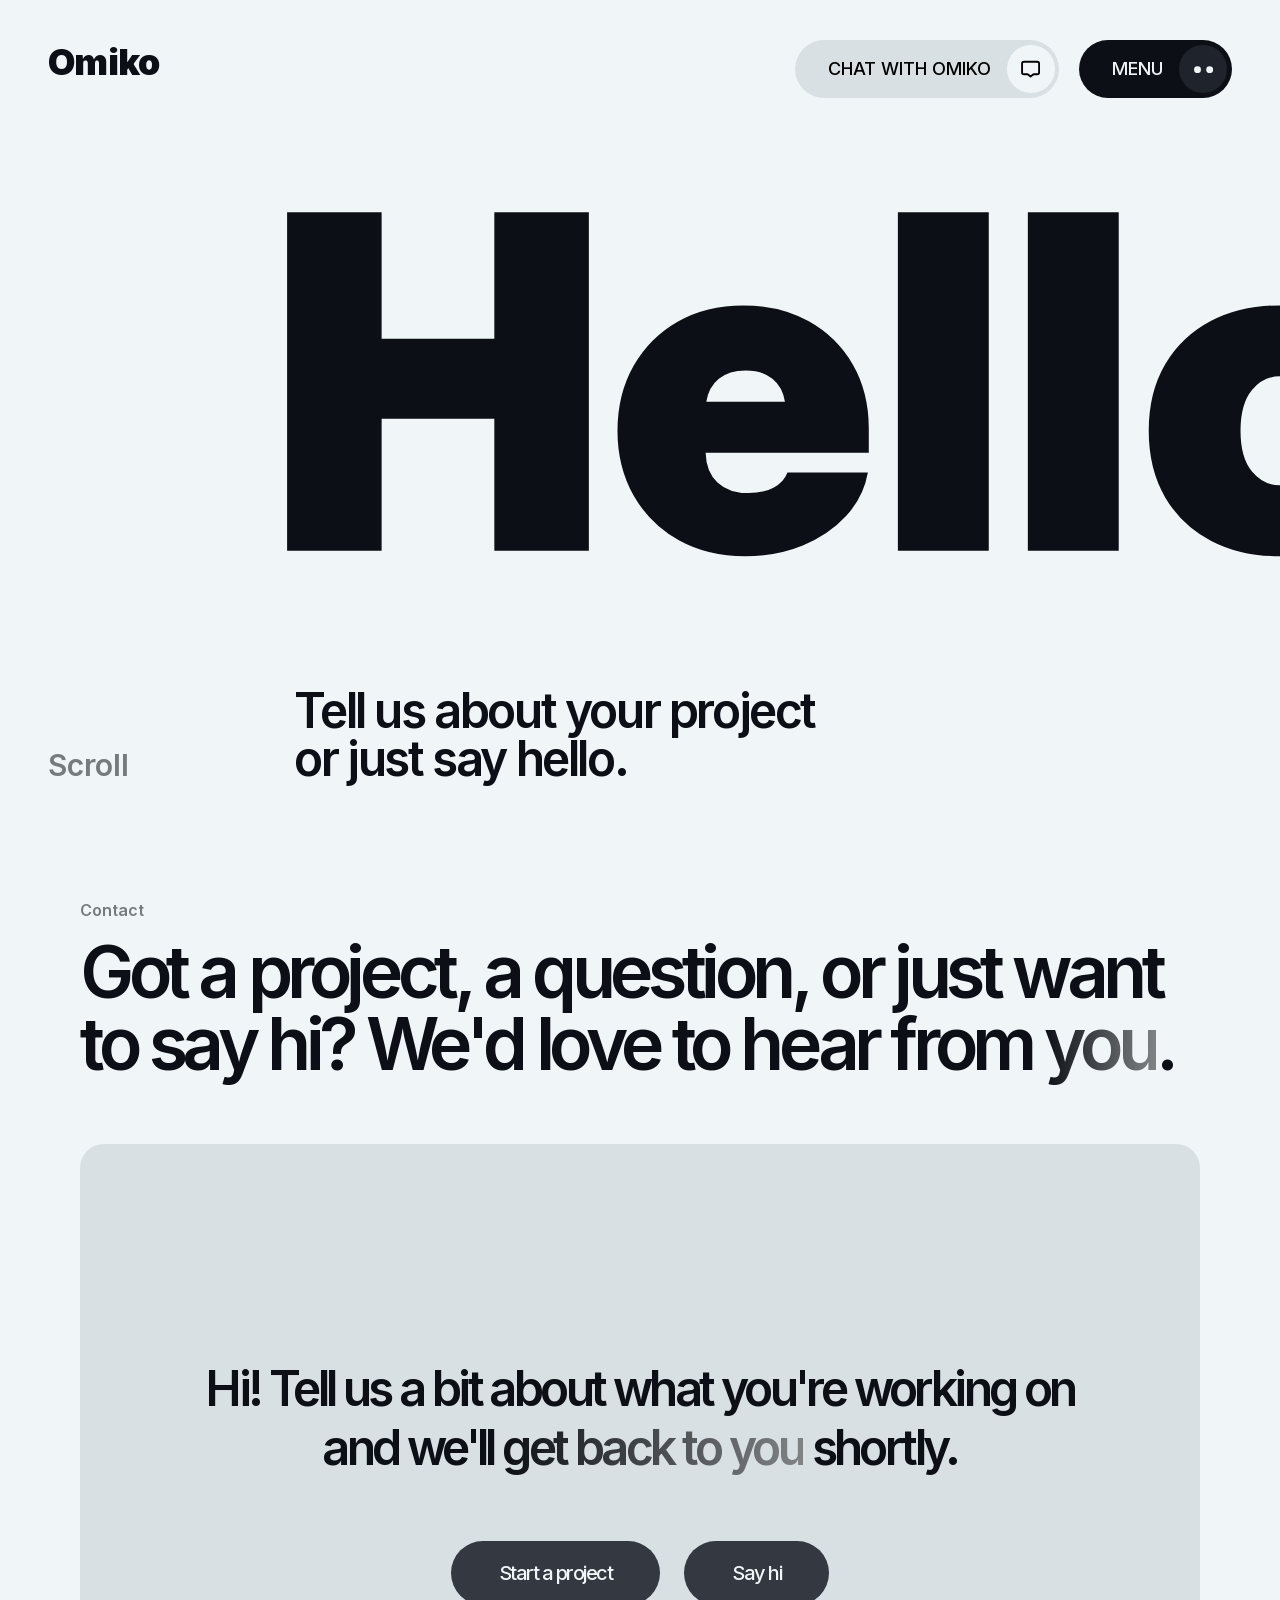
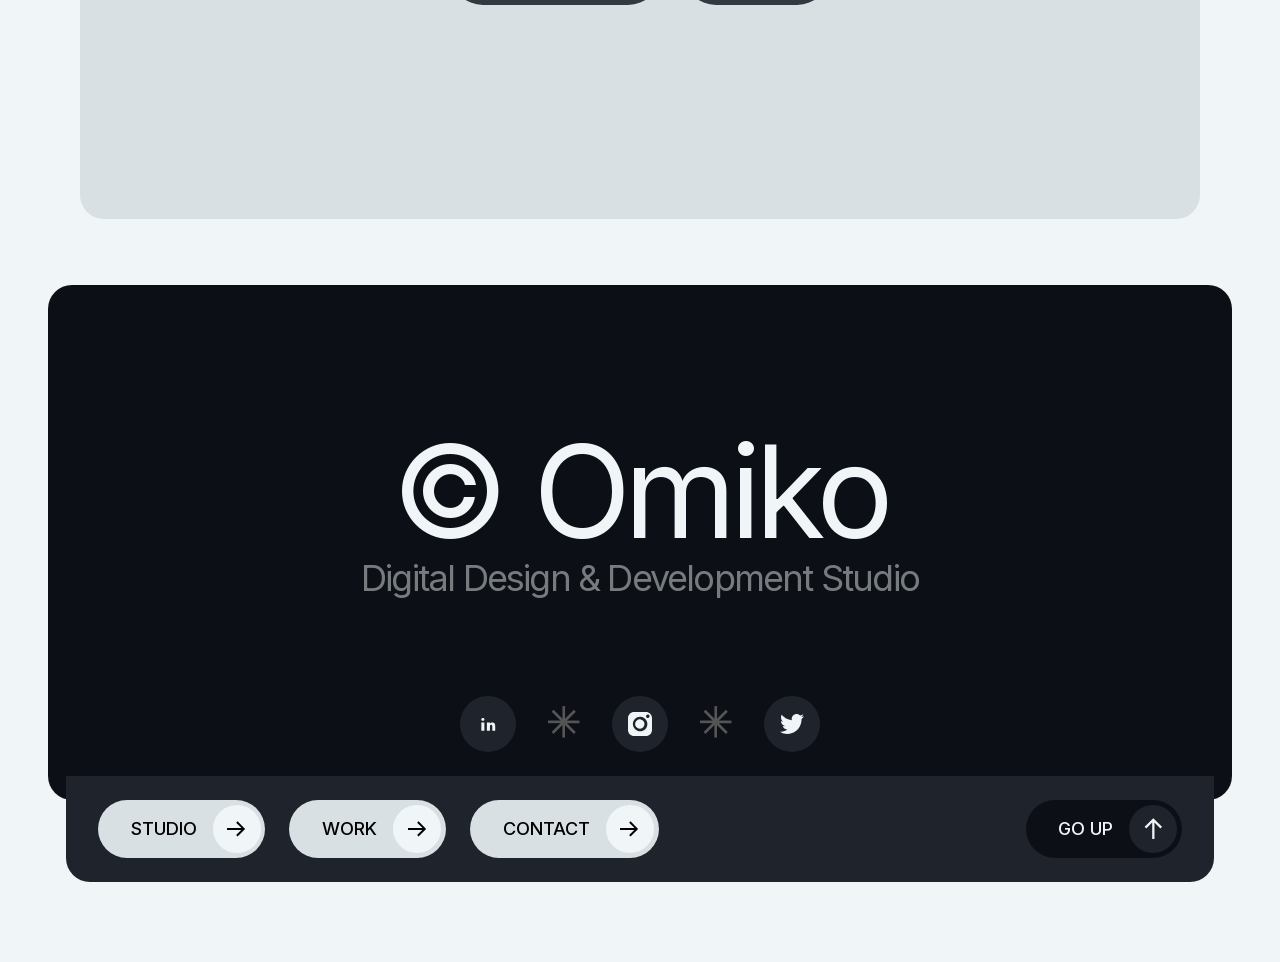
==== commit a92193a3: "Replace Work/Contact hero wordmarks with Portfolio/Hello Both new words end in "o" so the final lett" ====
--- a/contact.html
+++ b/contact.html
@@ -49,9 +49,9 @@
 <main id="main-content">
   <section class="contact-hero">
     <div class="hero-copy contact-hero-copy">
-      <span class="hero-wordmark-svg contact-hero-wordmark" style="transform: translateX(calc(86vw - (90vw * 7666 / 8104)))">
-        <svg viewBox="0 -1984 8104 2478" xmlns="http://www.w3.org/2000/svg">
-          <path fill="currentColor" d="M764 24Q561 24 396.5 -65Q232 -154 136 -325.5Q40 -497 40 -744Q40 -993 136 -1165Q232 -1337 396.5 -1425.5Q561 -1514 764 -1514Q955 -1514 1103.5 -1441Q1252 -1368 1344 -1236Q1436 -1104 1456 -928H1037Q1018 -1034 948.5 -1094Q879 -1154 772 -1154Q621 -1154 540.5 -1047Q460 -940 460 -744Q460 -549 540 -442.5Q620 -336 772 -336Q879 -336 948.5 -395.5Q1018 -455 1037 -560H1456Q1435 -384 1343 -252.5Q1251 -121 1103 -48.5Q955 24 764 24Z M2116 24Q1945 24 1815 -43.5Q1685 -111 1612.5 -235Q1540 -359 1540 -528Q1540 -697 1612.5 -820.5Q1685 -944 1815 -1012Q1945 -1080 2116 -1080Q2288 -1080 2417.5 -1012Q2547 -944 2619.5 -820.5Q2692 -697 2692 -528Q2692 -359 2619.5 -235Q2547 -111 2417.5 -43.5Q2288 24 2116 24ZM2116 -288Q2187 -288 2237.5 -348.5Q2288 -409 2288 -528Q2288 -647 2237.5 -707.5Q2187 -768 2116 -768Q2045 -768 1994.5 -707.5Q1944 -647 1944 -528Q1944 -409 1994.5 -348.5Q2045 -288 2116 -288Z M3224 -560V0H2824V-1056H3219V-880Q3272 -971 3355 -1025.5Q3438 -1080 3562 -1080Q3738 -1080 3828 -968.5Q3918 -857 3918 -666V0H3518V-576Q3518 -656 3480 -699Q3442 -742 3371 -742Q3224 -742 3224 -560Z M4820 -1056V-752H4602V-386Q4602 -339 4620.5 -321.5Q4639 -304 4694 -304H4820V0H4600Q4392 0 4297 -75.5Q4202 -151 4202 -316V-752H4024V-1056H4202V-1344H4602V-1056Z M5270 19Q5111 19 5010.5 -58Q4910 -135 4910 -292Q4910 -410 4964 -481.5Q5018 -553 5110 -588Q5202 -623 5316 -630Q5456 -639 5514 -659Q5572 -679 5572 -722V-726Q5572 -761 5539.5 -781.5Q5507 -802 5452 -802Q5331 -802 5320 -706H4954Q4967 -886 5096 -983Q5225 -1080 5468 -1080Q5713 -1080 5840.5 -983Q5968 -886 5968 -706V0H5578V-148H5574Q5522 -54 5446.5 -17.5Q5371 19 5270 19ZM5400 -230Q5465 -230 5520.5 -267Q5576 -304 5576 -374V-458Q5519 -438 5416 -420Q5355 -410 5319.5 -383.5Q5284 -357 5284 -316Q5284 -276 5316.5 -253Q5349 -230 5400 -230Z M6664 24Q6495 24 6368 -45Q6241 -114 6170.5 -238.5Q6100 -363 6100 -528Q6100 -693 6170.5 -817.5Q6241 -942 6368 -1011Q6495 -1080 6664 -1080Q6819 -1080 6939 -1021.5Q7059 -963 7129 -859Q7199 -755 7204 -618H6822Q6817 -689 6776.5 -729.5Q6736 -770 6672 -770Q6593 -770 6548.5 -706Q6504 -642 6504 -528Q6504 -415 6548.5 -350.5Q6593 -286 6672 -286Q6736 -286 6776.5 -328Q6817 -370 6822 -442H7204Q7204 -305 7135 -200Q7066 -95 6944.5 -35.5Q6823 24 6664 24Z M8064 -1056V-752H7846V-386Q7846 -339 7864.5 -321.5Q7883 -304 7938 -304H8064V0H7844Q7636 0 7541 -75.5Q7446 -151 7446 -316V-752H7268V-1056H7446V-1344H7846V-1056Z"/>
+      <span class="hero-wordmark-svg contact-hero-wordmark" style="transform: translateX(var(--contact-wordmark-offset))">
+        <svg viewBox="0 -1984 5070 2478" xmlns="http://www.w3.org/2000/svg">
+          <path fill="currentColor" d="M80 0V-1490H496V-933H992V-1490H1408V0H992V-581H496V0Z M2095 24Q1931 24 1804 -46.5Q1677 -117 1605.5 -242Q1534 -367 1534 -528Q1534 -690 1605 -814.5Q1676 -939 1800.5 -1009.5Q1925 -1080 2087 -1080Q2249 -1080 2374 -1011Q2499 -942 2569.5 -820Q2640 -698 2640 -539V-432H1922Q1924 -348 1974 -301Q2024 -254 2111 -254Q2175 -254 2220.5 -278Q2266 -302 2282 -345H2636Q2617 -237 2541 -154Q2465 -71 2349.5 -23.5Q2234 24 2095 24ZM1925 -656H2271Q2261 -721 2216 -757.5Q2171 -794 2098 -794Q2025 -794 1980 -757.5Q1935 -721 1925 -656Z M3168 -1490V0H2768V-1490Z M3740 -1490V0H3340V-1490Z M4448 24Q4277 24 4147 -43.5Q4017 -111 3944.5 -235Q3872 -359 3872 -528Q3872 -697 3944.5 -820.5Q4017 -944 4147 -1012Q4277 -1080 4448 -1080Q4620 -1080 4749.5 -1012Q4879 -944 4951.5 -820.5Q5024 -697 5024 -528Q5024 -359 4951.5 -235Q4879 -111 4749.5 -43.5Q4620 24 4448 24ZM4448 -288Q4519 -288 4569.5 -348.5Q4620 -409 4620 -528Q4620 -647 4569.5 -707.5Q4519 -768 4448 -768Q4377 -768 4326.5 -707.5Q4276 -647 4276 -528Q4276 -409 4326.5 -348.5Q4377 -288 4448 -288Z"/>
         </svg>
       </span>
 
--- a/styles.css
+++ b/styles.css
@@ -12,6 +12,9 @@
 
 :root {
   --wordmark-offset: calc(77vw - (90vw * 5812 / 6434));
+  --work-wordmark-offset: calc(77vw - (90vw * 8161 / 8783));
+  --studio-wordmark-offset: calc(77vw - (90vw * 5999 / 6621));
+  --contact-wordmark-offset: calc(77vw - (90vw * 4448 / 5070));
 
   /* colors */
   --color-white: #f0f6f8;
@@ -1086,7 +1089,7 @@
 --------------------------------------------------- */
 
 .contact-hero-copy {
-  right: -4%;
+  right: -13%;
 }
 
 .contact-hero-tagline {
@@ -1208,14 +1211,6 @@
 }
 
 @media (min-width: 1024px) {
-  .contact-hero-copy {
-    bottom: 25%;
-  }
-
-  .contact-scroll-indicator {
-    bottom: 25%;
-  }
-
   .contact-hero-tagline {
     font-size: 3rem;
   }
@@ -1250,26 +1245,12 @@
   }
 }
 
-@media (min-width: 1900px) {
-  .contact-hero-copy {
-    bottom: 15%;
-  }
-
-  .contact-scroll-indicator {
-    bottom: 15%;
-  }
-}
-
 /* ---------------------------------------------------
    Work page
 --------------------------------------------------- */
 
 .work-hero-copy {
-  right: -8%;
-}
-
-.work-hero-wordmark {
-  --work-wordmark-offset: calc(82vw - (90vw * 4874 / 5422));
+  right: -13%;
 }
 
 .work-hero-tagline {
@@ -1304,11 +1285,7 @@
 
 @media (min-width: 1024px) {
   .work-hero-copy {
-    right: 5%;
-  }
-
-  .work-hero-wordmark {
-    --work-wordmark-offset: calc(95vw - (90vw * 4874 / 5422));
+    right: -13%;
   }
 
   .view-toggle {
@@ -1339,12 +1316,18 @@
 --------------------------------------------------- */
 
 .studio-hero-copy {
-  right: -11%;
+  right: -13%;
 }
 
 .studio-hero-tagline {
   font-size: 1.25rem;
   letter-spacing: -0.075em;
+}
+
+@media (min-width: 1024px) {
+  .studio-hero-tagline {
+    font-size: 3.5rem;
+  }
 }
 
 .studio-team,
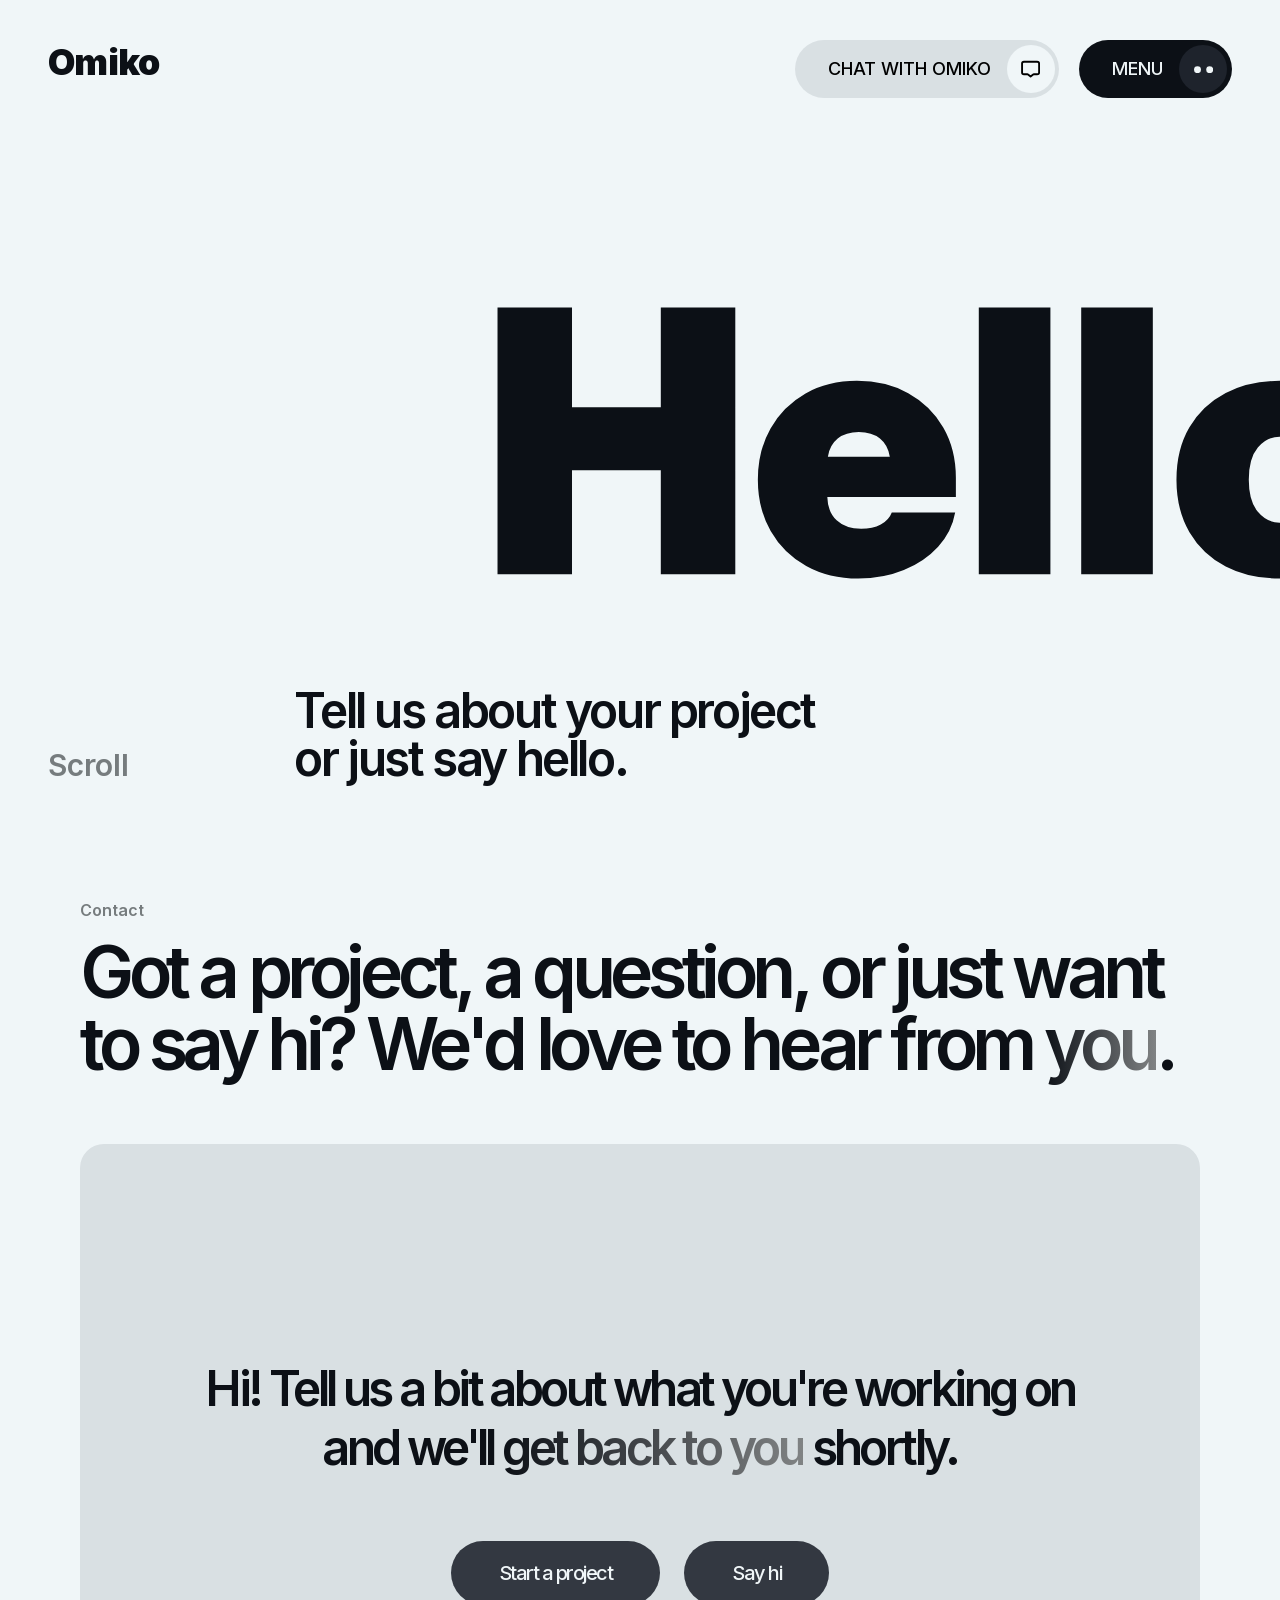
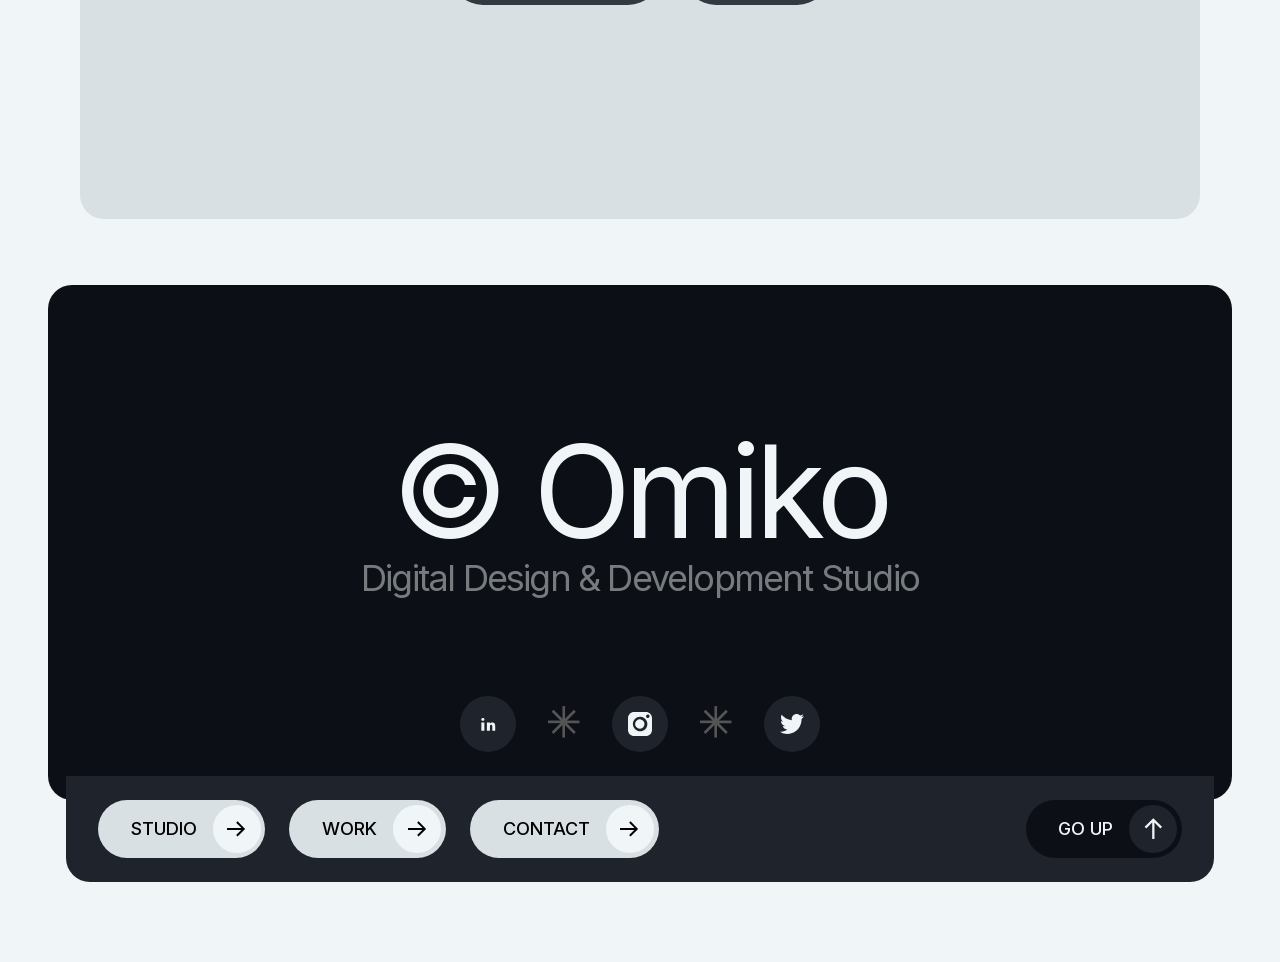
==== commit c3b6145d: "Pad Hello's viewBox to match homepage aspect ratio, fixing oversized letters contact.html's "Hello" " ====
--- a/contact.html
+++ b/contact.html
@@ -50,7 +50,7 @@
   <section class="contact-hero">
     <div class="hero-copy contact-hero-copy">
       <span class="hero-wordmark-svg contact-hero-wordmark" style="transform: translateX(var(--contact-wordmark-offset))">
-        <svg viewBox="0 -1984 5070 2478" xmlns="http://www.w3.org/2000/svg">
+        <svg viewBox="-1364 -1984 6434 2478" xmlns="http://www.w3.org/2000/svg">
           <path fill="currentColor" d="M80 0V-1490H496V-933H992V-1490H1408V0H992V-581H496V0Z M2095 24Q1931 24 1804 -46.5Q1677 -117 1605.5 -242Q1534 -367 1534 -528Q1534 -690 1605 -814.5Q1676 -939 1800.5 -1009.5Q1925 -1080 2087 -1080Q2249 -1080 2374 -1011Q2499 -942 2569.5 -820Q2640 -698 2640 -539V-432H1922Q1924 -348 1974 -301Q2024 -254 2111 -254Q2175 -254 2220.5 -278Q2266 -302 2282 -345H2636Q2617 -237 2541 -154Q2465 -71 2349.5 -23.5Q2234 24 2095 24ZM1925 -656H2271Q2261 -721 2216 -757.5Q2171 -794 2098 -794Q2025 -794 1980 -757.5Q1935 -721 1925 -656Z M3168 -1490V0H2768V-1490Z M3740 -1490V0H3340V-1490Z M4448 24Q4277 24 4147 -43.5Q4017 -111 3944.5 -235Q3872 -359 3872 -528Q3872 -697 3944.5 -820.5Q4017 -944 4147 -1012Q4277 -1080 4448 -1080Q4620 -1080 4749.5 -1012Q4879 -944 4951.5 -820.5Q5024 -697 5024 -528Q5024 -359 4951.5 -235Q4879 -111 4749.5 -43.5Q4620 24 4448 24ZM4448 -288Q4519 -288 4569.5 -348.5Q4620 -409 4620 -528Q4620 -647 4569.5 -707.5Q4519 -768 4448 -768Q4377 -768 4326.5 -707.5Q4276 -647 4276 -528Q4276 -409 4326.5 -348.5Q4377 -288 4448 -288Z"/>
         </svg>
       </span>
--- a/styles.css
+++ b/styles.css
@@ -14,7 +14,7 @@
   --wordmark-offset: calc(77vw - (90vw * 5812 / 6434));
   --work-wordmark-offset: calc(77vw - (90vw * 8161 / 8783));
   --studio-wordmark-offset: calc(77vw - (90vw * 5999 / 6621));
-  --contact-wordmark-offset: calc(77vw - (90vw * 4448 / 5070));
+  --contact-wordmark-offset: calc(77vw - (90vw * 5812 / 6434));
 
   /* colors */
   --color-white: #f0f6f8;
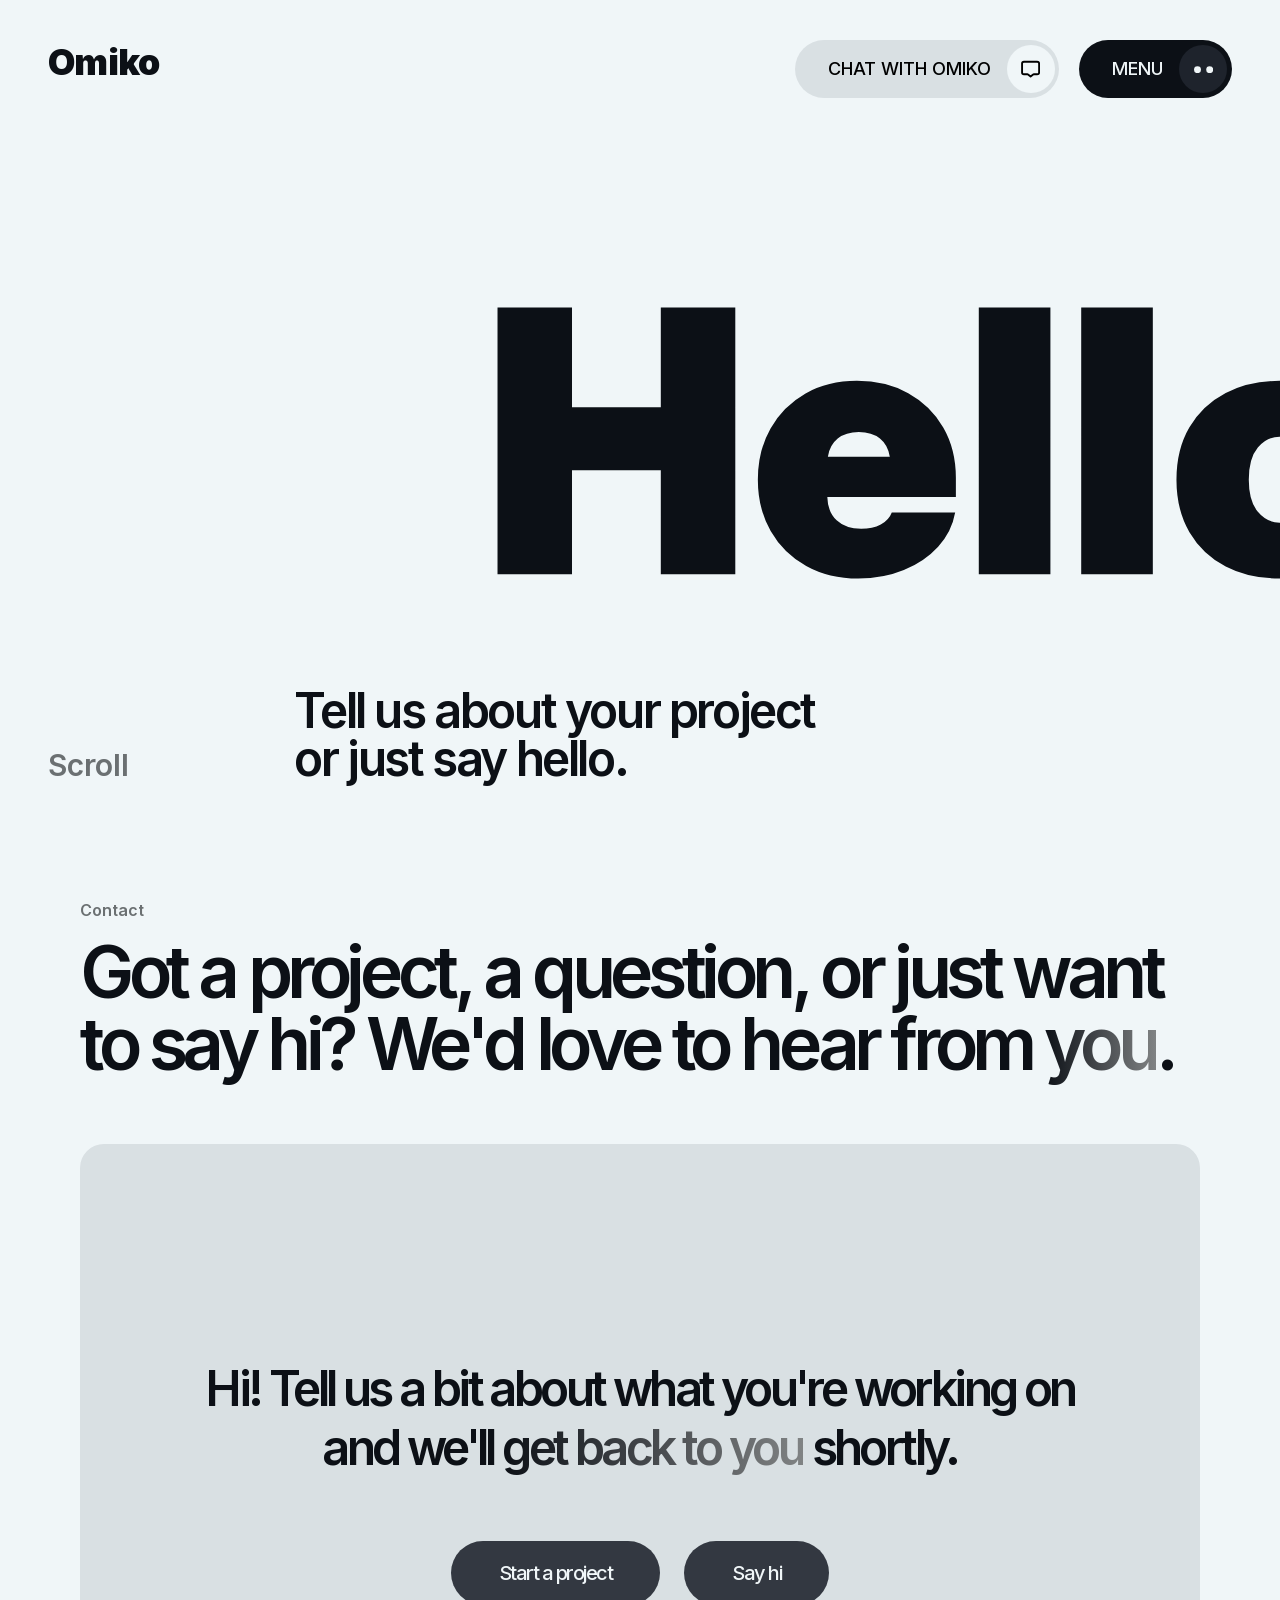
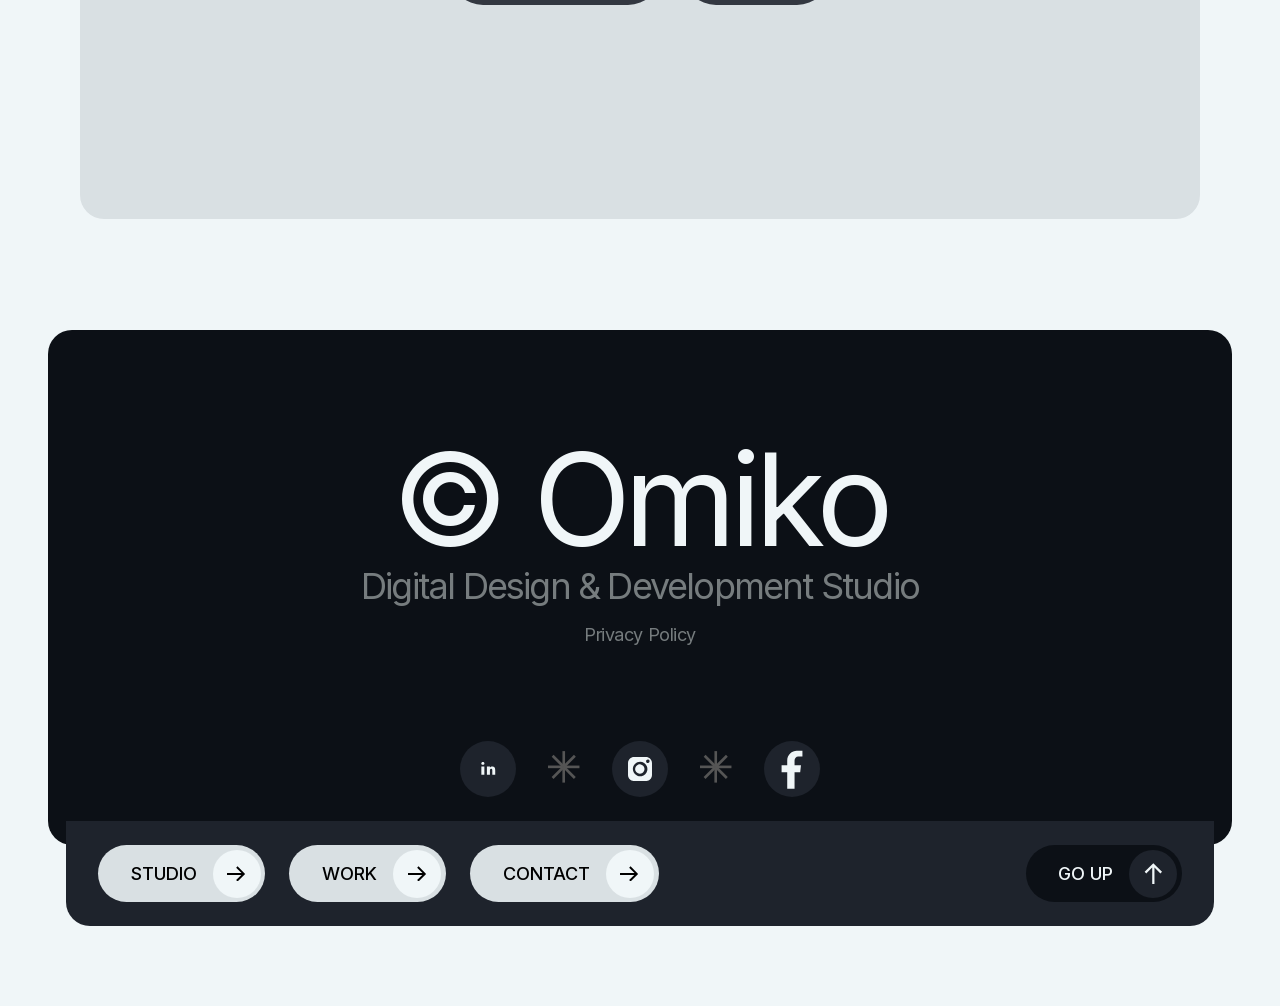
==== commit d1c65fc3: "Replace X/Twitter footer icon with Facebook Swap the social link's SVG and aria-label from X to Face" ====
--- a/contact.html
+++ b/contact.html
@@ -5,6 +5,15 @@
 <meta name="viewport" content="width=device-width, initial-scale=1" />
 <title>Contact — Omiko</title>
 <meta name="description" content="Get in touch with Omiko to start a project or just say hello." />
+<link rel="canonical" href="https://omiko.co.uk/contact.html" />
+<meta property="og:title" content="Contact — Omiko" />
+<meta property="og:description" content="Get in touch with Omiko to start a project or just say hello." />
+<meta property="og:url" content="https://omiko.co.uk/contact.html" />
+<meta property="og:type" content="website" />
+<!-- TODO: add og:image once a 1200x630 share image is created -->
+<meta name="twitter:card" content="summary_large_image" />
+<meta name="twitter:title" content="Contact — Omiko" />
+<meta name="twitter:description" content="Get in touch with Omiko to start a project or just say hello." />
 <link rel="icon" href="favicon.ico" />
 <link rel="stylesheet" href="styles.css" />
 </head>
@@ -40,16 +49,44 @@
 </header>
 
 <nav id="site-menu" class="site-menu" aria-hidden="true" inert>
-  <a class="site-menu-link" href="index.html">Home</a>
-  <a class="site-menu-link" href="studio.html">Studio</a>
-  <a class="site-menu-link" href="work.html">Work</a>
-  <a class="site-menu-link" href="contact.html">Contact</a>
+  <a class="site-menu-link" href="index.html">
+    <span class="site-menu-link-icon">
+      <svg viewBox="0 0 16 13" fill="none" xmlns="http://www.w3.org/2000/svg">
+        <path d="M8.21645 0.833984L13.9687 6.58827L8.21645 12.3426M-0.00111653 6.58827L13.5579 6.58829" stroke="currentColor" stroke-width="1.64351"/>
+      </svg>
+    </span>
+    Home
+  </a>
+  <a class="site-menu-link" href="studio.html">
+    <span class="site-menu-link-icon">
+      <svg viewBox="0 0 16 13" fill="none" xmlns="http://www.w3.org/2000/svg">
+        <path d="M8.21645 0.833984L13.9687 6.58827L8.21645 12.3426M-0.00111653 6.58827L13.5579 6.58829" stroke="currentColor" stroke-width="1.64351"/>
+      </svg>
+    </span>
+    Studio
+  </a>
+  <a class="site-menu-link" href="work.html">
+    <span class="site-menu-link-icon">
+      <svg viewBox="0 0 16 13" fill="none" xmlns="http://www.w3.org/2000/svg">
+        <path d="M8.21645 0.833984L13.9687 6.58827L8.21645 12.3426M-0.00111653 6.58827L13.5579 6.58829" stroke="currentColor" stroke-width="1.64351"/>
+      </svg>
+    </span>
+    Work
+  </a>
+  <a class="site-menu-link" href="contact.html">
+    <span class="site-menu-link-icon">
+      <svg viewBox="0 0 16 13" fill="none" xmlns="http://www.w3.org/2000/svg">
+        <path d="M8.21645 0.833984L13.9687 6.58827L8.21645 12.3426M-0.00111653 6.58827L13.5579 6.58829" stroke="currentColor" stroke-width="1.64351"/>
+      </svg>
+    </span>
+    Contact
+  </a>
 </nav>
 
 <main id="main-content">
   <section class="contact-hero">
     <div class="hero-copy contact-hero-copy">
-      <span class="hero-wordmark-svg contact-hero-wordmark" style="transform: translateX(var(--contact-wordmark-offset))">
+      <span class="hero-wordmark-svg contact-hero-wordmark" style="transform: translateX(var(--contact-wordmark-offset))" aria-hidden="true">
         <svg viewBox="-1364 -1984 6434 2478" xmlns="http://www.w3.org/2000/svg">
           <path fill="currentColor" d="M80 0V-1490H496V-933H992V-1490H1408V0H992V-581H496V0Z M2095 24Q1931 24 1804 -46.5Q1677 -117 1605.5 -242Q1534 -367 1534 -528Q1534 -690 1605 -814.5Q1676 -939 1800.5 -1009.5Q1925 -1080 2087 -1080Q2249 -1080 2374 -1011Q2499 -942 2569.5 -820Q2640 -698 2640 -539V-432H1922Q1924 -348 1974 -301Q2024 -254 2111 -254Q2175 -254 2220.5 -278Q2266 -302 2282 -345H2636Q2617 -237 2541 -154Q2465 -71 2349.5 -23.5Q2234 24 2095 24ZM1925 -656H2271Q2261 -721 2216 -757.5Q2171 -794 2098 -794Q2025 -794 1980 -757.5Q1935 -721 1925 -656Z M3168 -1490V0H2768V-1490Z M3740 -1490V0H3340V-1490Z M4448 24Q4277 24 4147 -43.5Q4017 -111 3944.5 -235Q3872 -359 3872 -528Q3872 -697 3944.5 -820.5Q4017 -944 4147 -1012Q4277 -1080 4448 -1080Q4620 -1080 4749.5 -1012Q4879 -944 4951.5 -820.5Q5024 -697 5024 -528Q5024 -359 4951.5 -235Q4879 -111 4749.5 -43.5Q4620 24 4448 24ZM4448 -288Q4519 -288 4569.5 -348.5Q4620 -409 4620 -528Q4620 -647 4569.5 -707.5Q4519 -768 4448 -768Q4377 -768 4326.5 -707.5Q4276 -647 4276 -528Q4276 -409 4326.5 -348.5Q4377 -288 4448 -288Z"/>
         </svg>
@@ -90,6 +127,11 @@
         </label>
 
         <label class="form-field">
+          <span class="form-label">Phone</span>
+          <input type="tel" name="phone" />
+        </label>
+
+        <label class="form-field">
           <span class="form-label">Tell us about your project</span>
           <textarea name="message" rows="4" required></textarea>
         </label>
@@ -107,6 +149,7 @@
   <div class="footer-panel">
     <span class="footer-copyright">© Omiko</span>
     <span class="footer-tagline">Digital Design &amp; Development Studio</span>
+    <a class="footer-privacy-link" href="privacy.html">Privacy Policy</a>
 
     <div class="footer-socials">
       <!-- TODO: replace # with real social URLs before launch -->
@@ -149,9 +192,9 @@
         </svg>
       </span>
 
-      <a class="social-icon" target="_blank" rel="noreferrer noopener" aria-label="Omiko on X" href="#">
-        <svg viewBox="0 0 22 20" fill="none" xmlns="http://www.w3.org/2000/svg">
-          <path d="M22 3.01207C21.1906 3.38158 20.3206 3.6312 19.4077 3.7435C20.3395 3.16864 21.0553 2.25835 21.3922 1.17361C20.5201 1.70601 19.5541 2.0925 18.526 2.3008C17.7027 1.39798 16.5297 0.833984 15.2315 0.833984C12.7389 0.833984 10.7178 2.9137 10.7178 5.47895C10.7178 5.84303 10.7578 6.19759 10.8348 6.53755C7.08354 6.34385 3.75779 4.49451 1.53161 1.68416C1.14309 2.37019 0.920444 3.16807 0.920444 4.01939C0.920444 5.63099 1.71729 7.05275 2.92839 7.88572C2.18853 7.86161 1.49256 7.65263 0.884034 7.30475C0.883521 7.32411 0.883521 7.34358 0.883521 7.36316C0.883521 9.6137 2.43937 11.491 4.50418 11.918C4.12545 12.0242 3.7267 12.0809 3.31507 12.0809C3.02423 12.0809 2.74154 12.0517 2.46588 11.9976C3.0403 13.843 4.70713 15.1859 6.68229 15.2233C5.13756 16.4693 3.19144 17.2119 1.07668 17.2119C0.712361 17.2119 0.353101 17.1898 0 17.1469C1.99749 18.465 4.36998 19.234 6.9189 19.234C15.2209 19.234 19.761 12.156 19.761 6.01748C19.761 5.81608 19.7566 5.61582 19.7479 5.41646C20.6297 4.76168 21.3949 3.94365 22 3.01207Z" fill="currentColor"/>
+      <a class="social-icon" target="_blank" rel="noreferrer noopener" aria-label="Omiko on Facebook" href="#">
+        <svg viewBox="0 0 12 20" fill="none" xmlns="http://www.w3.org/2000/svg">
+          <path d="M11.2148 0.833984L8.39645 0.833984C7.21897 0.833984 5.99044 1.32412 5.07675 2.19937C4.16306 3.07462 3.61133 4.30815 3.61133 5.5752V8.07412H0.792969V11.5852H3.61133V19.834H7.27645V11.5852H10.0916L10.4948 8.07412H7.27645V5.71164C7.27645 5.1907 7.46672 4.69084 7.80496 4.32285C8.1432 3.95486 8.6022 3.74787 9.08093 3.74787H11.2148V0.833984Z" fill="currentColor"/>
         </svg>
       </a>
     </div>
--- a/styles.css
+++ b/styles.css
@@ -1,5 +1,5 @@
 /* ---------------------------------------------------
-   SOHub homepage rebuild — design tokens
+   Omiko homepage — design tokens
 --------------------------------------------------- */
 
 @font-face {
@@ -14,7 +14,7 @@
   --wordmark-offset: calc(77vw - (90vw * 5812 / 6434));
   --work-wordmark-offset: calc(77vw - (90vw * 8161 / 8783));
   --studio-wordmark-offset: calc(77vw - (90vw * 5999 / 6621));
-  --contact-wordmark-offset: calc(77vw - (90vw * 5812 / 6434));
+  --contact-wordmark-offset: var(--wordmark-offset);
 
   /* colors */
   --color-white: #f0f6f8;
@@ -22,13 +22,12 @@
   --color-dark-grey: #1e232c;
   --color-soft-grey: #d9e0e3;
   --color-grey: #767c7e;
+  --color-grey-on-light: #6b7072;
+  --color-panel-sublabel: #c8c8c8;
 
   /* type */
   --font-body: "Inter", system-ui, sans-serif;
   --font-display: "Inter", system-ui, sans-serif;
-
-  /* spacing unit */
-  --space: 0.25rem;
 }
 
 * {
@@ -256,23 +255,53 @@
 }
 
 .site-menu-link {
-  padding: 0.75rem 1rem;
+  display: flex;
+  align-items: center;
+  gap: 1rem;
+  padding: 0.25rem 1.5rem;
   border-radius: 1rem;
-  font-size: 1.125rem;
+  font-size: 1.875rem;
   font-weight: 600;
-  letter-spacing: -0.02em;
-  color: var(--color-black);
-  transition: background-color 0.2s ease;
+  letter-spacing: -0.075em;
+  color: var(--color-black);
+  transition: background-color 0.2s ease-out;
 }
 
 .site-menu-link:hover {
   background: var(--color-white);
+}
+
+.site-menu-link-icon {
+  display: none;
 }
 
 @media (min-width: 1024px) {
   .site-menu {
     top: 7rem;
     right: 3rem;
+    min-width: 18rem;
+  }
+
+  .site-menu-link {
+    padding: 1rem 1.5rem;
+    font-size: 3rem;
+  }
+
+  .site-menu-link-icon {
+    display: block;
+    width: 0;
+    overflow: hidden;
+    color: var(--color-black);
+    transition: width 0.3s ease-out;
+  }
+
+  .site-menu-link-icon svg {
+    display: block;
+    width: 1.75rem;
+  }
+
+  .site-menu-link:hover .site-menu-link-icon {
+    width: 1.75rem;
   }
 }
 
@@ -336,13 +365,25 @@
   bottom: 0;
   font-size: 1.25rem;
   font-weight: 600;
-  color: var(--color-grey);
+  color: var(--color-grey-on-light);
   transition: opacity 1.2s ease, visibility 1.2s ease;
 }
 
 .scroll-indicator--hidden {
   opacity: 0;
   visibility: hidden;
+}
+
+@media (max-width: 1023.98px) {
+  .brand-logo {
+    transition: opacity 1.2s ease, visibility 1.2s ease;
+  }
+
+  .header-logo--hidden {
+    opacity: 0;
+    visibility: hidden;
+    pointer-events: none;
+  }
 }
 
 @media (min-width: 640px) {
@@ -442,7 +483,7 @@
   margin: 0;
   font-size: 1rem;
   font-weight: 600;
-  color: var(--color-grey);
+  color: var(--color-grey-on-light);
 }
 
 .section-headline {
@@ -462,6 +503,14 @@
   color: transparent;
 }
 
+.section-subhead {
+  margin: 0;
+  font-size: 1.125rem;
+  line-height: 1.5;
+  color: var(--color-grey-on-light);
+  max-width: 40rem;
+}
+
 .work-grid {
   margin-top: 4rem;
   display: grid;
@@ -479,7 +528,8 @@
   transition: transform 0.3s cubic-bezier(0.22, 0.68, 0, 1.5);
 }
 
-.work-card:hover {
+.work-card:hover,
+.work-card:focus-visible {
   transform: scale(1.02);
 }
 
@@ -550,6 +600,7 @@
   .work-card-title {
     left: 2rem;
     bottom: 2rem;
+    gap: 1rem;
   }
 
   .work-card-arrow {
@@ -557,21 +608,25 @@
     width: 2.25rem;
     color: var(--color-white);
     transform: translateX(-100%);
-    transition: transform 0.3s ease-out;
-  }
-
-  .work-card:hover .work-card-arrow {
+    transition: transform 0.4s cubic-bezier(0.16, 1, 0.3, 1);
+    transition-delay: 0s;
+  }
+
+  .work-card:hover .work-card-arrow,
+  .work-card:focus-visible .work-card-arrow {
     transform: translateX(0);
+    transition-delay: 0.1s;
   }
 
   .work-card-title h3 {
     font-size: 3rem;
     letter-spacing: -0.075em;
     transform: translateX(-2.25rem);
-    transition: transform 0.3s ease-out;
-  }
-
-  .work-card:hover .work-card-title h3 {
+    transition: transform 0.4s cubic-bezier(0.16, 1, 0.3, 1);
+  }
+
+  .work-card:hover .work-card-title h3,
+  .work-card:focus-visible .work-card-title h3 {
     transform: translateX(0);
   }
 }
@@ -603,7 +658,7 @@
 .services {
   display: flex;
   flex-direction: column;
-  padding: 0 1rem;
+  padding: 0 1rem 4rem;
 }
 
 .service-list {
@@ -636,7 +691,7 @@
 }
 
 .service-title-sub {
-  color: var(--color-grey);
+  color: var(--color-panel-sublabel);
 }
 
 .service-foot {
@@ -664,7 +719,7 @@
   cursor: default;
 }
 
-@media (prefers-reduced-motion: reduce) {
+@media (prefers-reduced-motion: no-preference) {
   .service-tags li:hover,
   .service-tags li:focus-visible {
     transform: scale(1.08);
@@ -710,13 +765,13 @@
 
 @media (min-width: 768px) {
   .services {
-    padding: 0 2rem;
+    padding: 0 2rem 4rem;
   }
 }
 
 @media (min-width: 1024px) {
   .services {
-    padding: 0 3rem;
+    padding: 0 3rem 8rem;
   }
 
   .service-card {
@@ -747,7 +802,7 @@
 
 @media (min-width: 1280px) {
   .services {
-    padding: 0 5rem;
+    padding: 0 5rem 8rem;
   }
 }
 
@@ -761,6 +816,51 @@
   }
 }
 
+.pricing {
+  display: flex;
+  flex-direction: column;
+  padding: 0 1rem 4rem;
+}
+
+.pricing-list {
+  margin-top: 4rem;
+  display: grid;
+  grid-template-columns: 1fr;
+  gap: 2rem;
+}
+
+@media (min-width: 768px) {
+  .pricing {
+    padding: 0 2rem 4rem;
+  }
+}
+
+@media (min-width: 1024px) {
+  .pricing {
+    padding: 0 3rem 8rem;
+  }
+
+  .pricing-list {
+    grid-template-columns: repeat(3, 1fr);
+  }
+
+  .pricing-list .service-title {
+    font-size: 3rem;
+  }
+}
+
+@media (min-width: 1280px) {
+  .pricing {
+    padding: 0 5rem 8rem;
+  }
+}
+
+@media (min-width: 1900px) {
+  .pricing-list .service-title {
+    font-size: 3.5rem;
+  }
+}
+
 /* ---------------------------------------------------
    Closing CTA
 --------------------------------------------------- */
@@ -780,11 +880,12 @@
   z-index: 2;
   display: flex;
   flex-direction: column;
-  padding-left: 5%;
+  padding-left: 1rem;
 }
 
 .cta-heading {
   margin: 0;
+  padding-left: 2.05rem;
   display: flex;
   flex-direction: column;
   font-family: var(--font-display);
@@ -796,20 +897,40 @@
   user-select: none;
 }
 
+.cta-reassurance {
+  margin: 1.5rem 0 0;
+  padding-left: 2.05rem;
+  font-size: 1.5rem;
+  color: var(--color-grey-on-light);
+}
+
 .cta-actions {
   position: relative;
   margin-top: 25%;
   display: flex;
-  flex-direction: column;
-  align-items: flex-start;
+  flex-direction: row;
+  flex-wrap: wrap;
+  align-items: center;
   gap: 0.75rem;
 }
 
+.cta-actions .pill {
+  flex-shrink: 0;
+}
+
+.cta-actions .pill-label {
+  white-space: nowrap;
+}
+
 .cta-actions .pill-light {
   display: flex;
 }
 
 @media (min-width: 768px) {
+  .cta-inner {
+    padding-left: 2rem;
+  }
+
   .cta-actions {
     margin-top: 3.5rem;
   }
@@ -817,14 +938,11 @@
 
 @media (min-width: 1024px) {
   .cta {
-    height: 100vh;
-    padding-top: 8rem;
-    margin-bottom: -6rem;
+    padding: 0;
   }
 
   .cta-inner {
-    position: absolute;
-    left: 10%;
+    padding-left: 3rem;
   }
 
   .cta-heading {
@@ -832,15 +950,13 @@
   }
 
   .cta-actions {
-    flex-direction: row;
-    align-items: center;
     gap: 1.5rem;
   }
 }
 
 @media (min-width: 1280px) {
   .cta-inner {
-    left: 12%;
+    padding-left: 5rem;
   }
 
   .cta-heading {
@@ -851,18 +967,6 @@
 @media (min-width: 1600px) {
   .cta-heading {
     font-size: 12rem;
-  }
-}
-
-@media (min-width: 1900px) {
-  .cta-inner {
-    left: 18%;
-  }
-}
-
-@media (min-width: 2000px) {
-  .cta-inner {
-    left: 24%;
   }
 }
 
@@ -897,7 +1001,7 @@
 
 .footer-panel {
   width: 100%;
-  margin-top: -12%;
+  margin-top: clamp(-6rem, -12%, -2rem);
   aspect-ratio: 2.3 / 1;
   background: var(--color-black);
   border-radius: 1.5rem;
@@ -920,6 +1024,18 @@
   font-size: 1.125rem;
   letter-spacing: -0.05em;
   color: var(--color-grey);
+}
+
+.footer-privacy-link {
+  margin-top: 0.5rem;
+  font-size: 0.875rem;
+  letter-spacing: -0.025em;
+  color: var(--color-grey);
+  transition: color 0.2s ease-out;
+}
+
+.footer-privacy-link:hover {
+  color: var(--color-white);
 }
 
 .footer-socials {
@@ -1020,7 +1136,7 @@
   }
 
   .footer-panel {
-    margin-top: -20%;
+    margin-top: clamp(-12rem, -20%, -6rem);
     padding-bottom: 3rem;
   }
 
@@ -1031,6 +1147,11 @@
 
   .footer-tagline {
     font-size: 2.25rem;
+  }
+
+  .footer-privacy-link {
+    margin-top: 1rem;
+    font-size: 1.125rem;
   }
 
   .footer-socials {
@@ -1087,10 +1208,6 @@
 /* ---------------------------------------------------
    Contact page
 --------------------------------------------------- */
-
-.contact-hero-copy {
-  right: -13%;
-}
 
 .contact-hero-tagline {
   font-size: 1.25rem;
@@ -1249,10 +1366,6 @@
    Work page
 --------------------------------------------------- */
 
-.work-hero-copy {
-  right: -13%;
-}
-
 .work-hero-tagline {
   letter-spacing: -0.075em;
 }
@@ -1284,10 +1397,6 @@
 }
 
 @media (min-width: 1024px) {
-  .work-hero-copy {
-    right: -13%;
-  }
-
   .view-toggle {
     display: grid;
     grid-template-columns: 1fr 1fr;
@@ -1315,24 +1424,73 @@
    Studio page
 --------------------------------------------------- */
 
-.studio-hero-copy {
-  right: -13%;
-}
-
 .studio-hero-tagline {
   font-size: 1.25rem;
   letter-spacing: -0.075em;
 }
 
-@media (min-width: 1024px) {
-  .studio-hero-tagline {
-    font-size: 3.5rem;
-  }
-}
-
 .studio-team,
 .studio-services {
   padding-bottom: 4rem;
+}
+
+.team-grid {
+  margin: 3rem 0 0;
+  padding: 0;
+  list-style: none;
+  display: grid;
+  grid-template-columns: 1fr;
+  gap: 2.5rem;
+}
+
+.team-member {
+  display: flex;
+  flex-direction: column;
+  gap: 1rem;
+}
+
+.team-photo {
+  display: block;
+  width: 100%;
+  aspect-ratio: 4 / 5;
+  border-radius: 1rem;
+  object-fit: cover;
+}
+
+.team-name {
+  margin: 0;
+  font-size: 1.5rem;
+  font-weight: 600;
+  letter-spacing: -0.05em;
+  color: var(--color-black);
+}
+
+.team-role {
+  margin: 0;
+  font-size: 1rem;
+  color: var(--color-grey-on-light);
+}
+
+@media (min-width: 640px) {
+  .team-grid {
+    grid-template-columns: repeat(2, 1fr);
+  }
+}
+
+@media (min-width: 1024px) {
+  .team-grid {
+    margin-top: 4rem;
+    grid-template-columns: repeat(3, 1fr);
+    gap: 2.5rem;
+  }
+
+  .team-name {
+    font-size: 1.875rem;
+  }
+
+  .team-role {
+    font-size: 1.125rem;
+  }
 }
 
 .services-cloud {
@@ -1362,7 +1520,8 @@
   font-weight: 600;
   letter-spacing: -0.05em;
   font-size: 1.25rem;
-  color: var(--color-black);
+  color: var(--color-white);
+  background-color: #23272d;
   transition: transform 0.5s cubic-bezier(0.22, 0.68, 0, 1);
 }
 
@@ -1375,27 +1534,149 @@
   transition: transform 0.4s cubic-bezier(0.22, 0.68, 0, 1.5);
 }
 
-.cloud-tag-websites {
-  background-color: #ff449e;
-}
-
-.cloud-tag-branding {
-  background-color: #38ff94;
-}
-
-.cloud-tag-product-design {
-  background-color: #ffdf38;
-}
-
-.cloud-tag-content {
-  background-color: #ff862f;
-}
-
-.cloud-tag-strategy {
-  background-color: #38dbff;
-}
-
-.cloud-tag-growth {
-  background-color: #fc7cff;
-}
-
+/* ---------------------------------------------------
+   Privacy page
+--------------------------------------------------- */
+
+.legal-section {
+  display: flex;
+  flex-direction: column;
+  gap: 2.5rem;
+  width: 100%;
+  margin-top: 8rem;
+  padding: 0 1rem 4rem;
+}
+
+.legal-heading {
+  margin: 0;
+  font-size: 1.5rem;
+  font-weight: 600;
+  letter-spacing: -0.05em;
+  color: var(--color-black);
+}
+
+.legal-section a {
+  text-decoration: underline;
+  text-underline-offset: 0.15em;
+}
+
+@media (min-width: 768px) {
+  .legal-section {
+    padding: 0 2rem 4rem;
+  }
+}
+
+@media (min-width: 1024px) {
+  .legal-section {
+    gap: 3rem;
+    margin-top: 10rem;
+    padding: 0 3rem 8rem;
+  }
+
+  .legal-heading {
+    font-size: 2.25rem;
+  }
+}
+
+@media (min-width: 1280px) {
+  .legal-section {
+    padding: 0 5rem 8rem;
+  }
+}
+
+/* ---------------------------------------------------
+   Case study pages
+--------------------------------------------------- */
+
+.case-hero {
+  margin-top: 8rem;
+  padding: 0 1rem;
+}
+
+.case-back {
+  display: inline-flex;
+  margin-bottom: 0.5rem;
+  font-size: 0.875rem;
+  font-weight: 600;
+  color: var(--color-grey-on-light);
+  transition: color 0.2s ease-out;
+}
+
+.case-back:hover {
+  color: var(--color-black);
+}
+
+.case-media {
+  margin-top: 3rem;
+  padding: 0 1rem;
+}
+
+.case-image {
+  width: 100%;
+  aspect-ratio: 16 / 9;
+  border-radius: 1rem;
+  object-fit: cover;
+}
+
+.case-content {
+  margin-top: 0;
+}
+
+.case-meta {
+  display: flex;
+  flex-direction: column;
+  gap: 1.5rem;
+  margin-bottom: 1rem;
+}
+
+.case-meta-item {
+  display: flex;
+  flex-direction: column;
+  gap: 0.25rem;
+}
+
+.case-meta-label {
+  font-size: 0.875rem;
+  font-weight: 600;
+  color: var(--color-grey-on-light);
+}
+
+.case-meta-value {
+  font-size: 1.125rem;
+  font-weight: 600;
+  letter-spacing: -0.025em;
+  color: var(--color-black);
+}
+
+@media (min-width: 768px) {
+  .case-hero,
+  .case-media {
+    padding: 0 2rem;
+  }
+}
+
+@media (min-width: 1024px) {
+  .case-hero {
+    margin-top: 10rem;
+    padding: 0 3rem;
+  }
+
+  .case-media {
+    margin-top: 4rem;
+    padding: 0 3rem;
+  }
+
+  .case-meta {
+    flex-direction: row;
+    gap: 3rem;
+    margin-bottom: 2rem;
+  }
+}
+
+@media (min-width: 1280px) {
+  .case-hero,
+  .case-media {
+    padding: 0 5rem;
+  }
+}
+
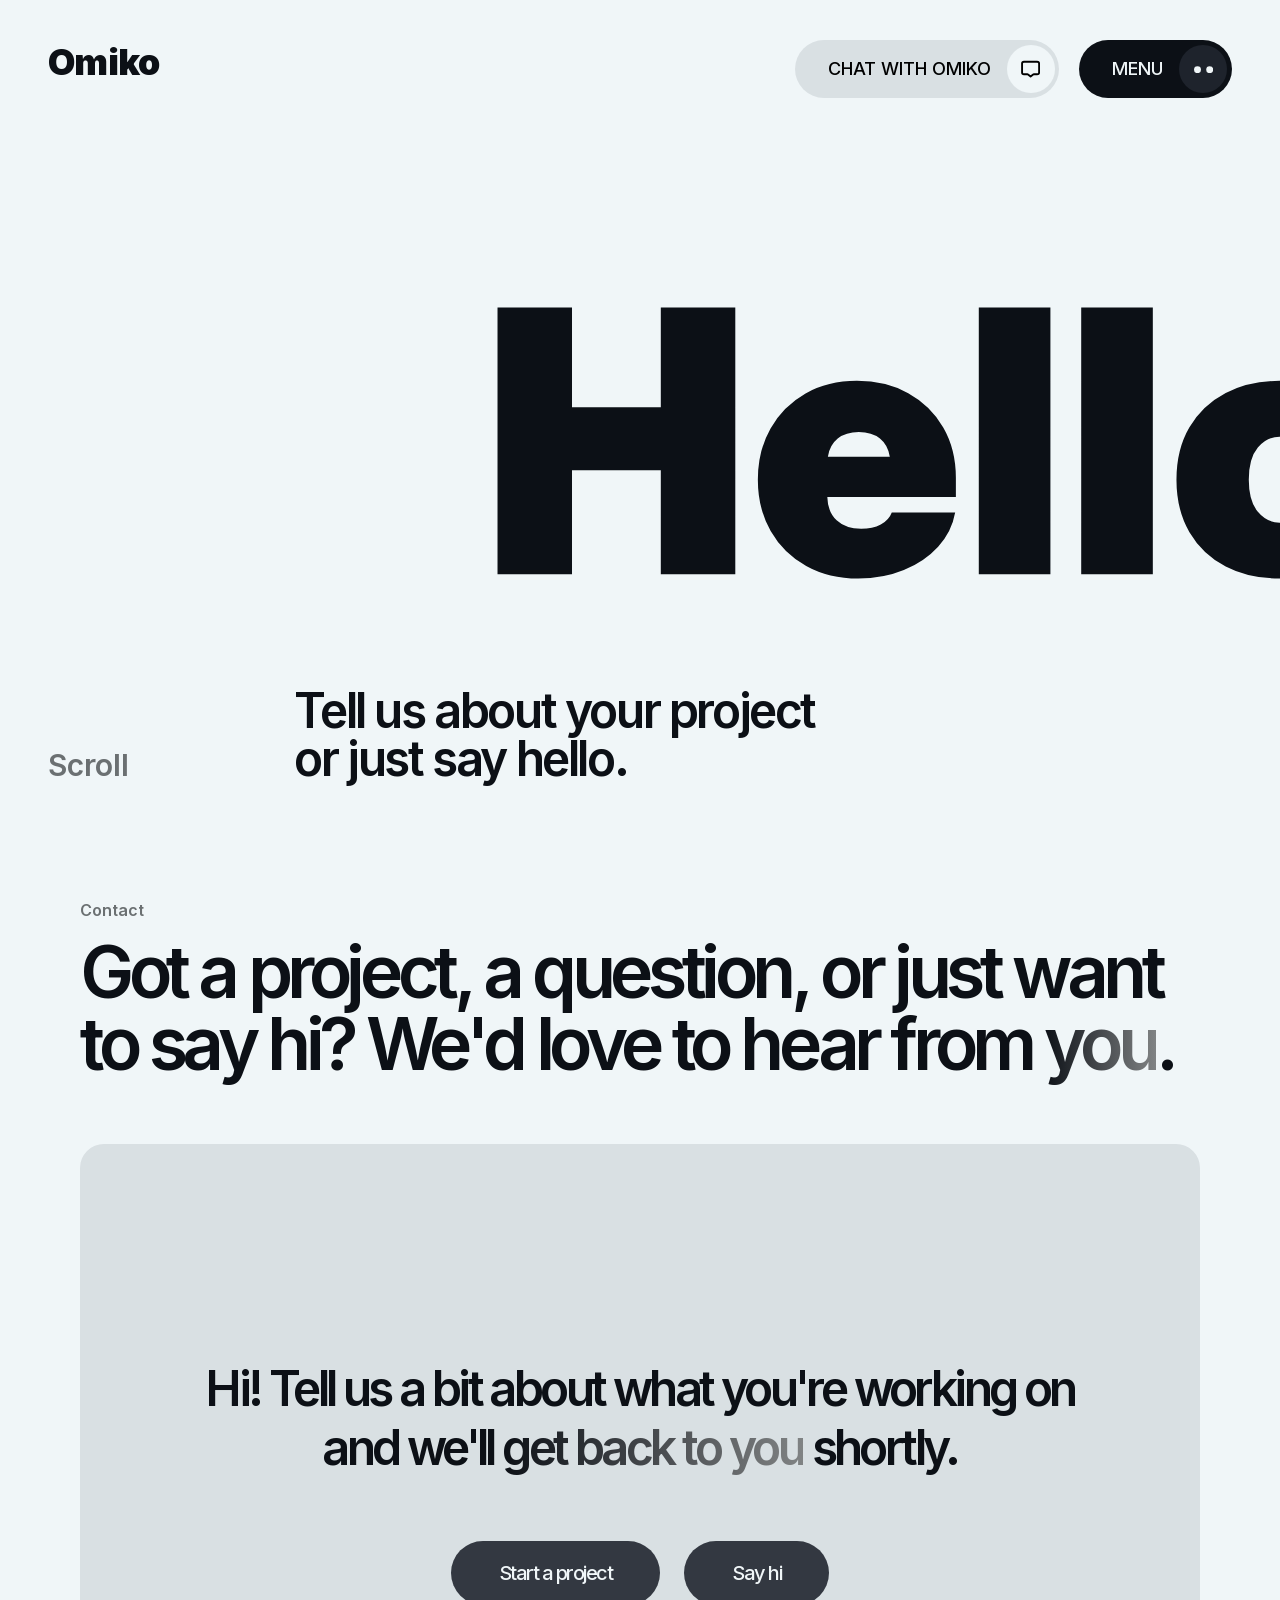
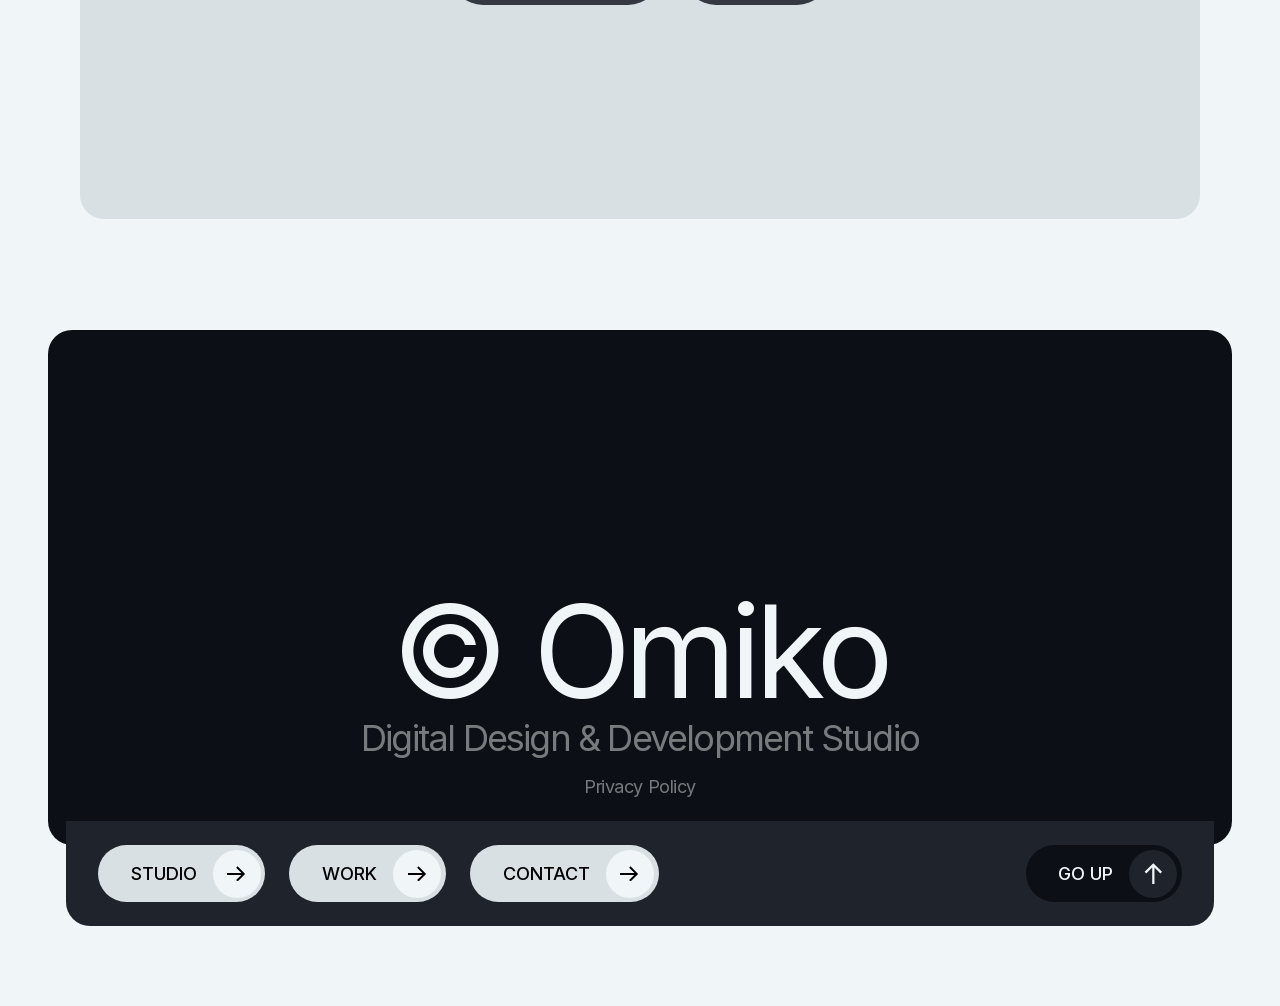
==== commit 55721b1d: "Remove footer social icons until real profile URLs exist All three icons (LinkedIn/Instagram/Faceboo" ====
--- a/contact.html
+++ b/contact.html
@@ -150,54 +150,6 @@
     <span class="footer-copyright">© Omiko</span>
     <span class="footer-tagline">Digital Design &amp; Development Studio</span>
     <a class="footer-privacy-link" href="privacy.html">Privacy Policy</a>
-
-    <div class="footer-socials">
-      <!-- TODO: replace # with real social URLs before launch -->
-      <a class="social-icon" target="_blank" rel="noreferrer noopener" aria-label="Omiko on LinkedIn" href="#">
-        <svg viewBox="0 0 21 20" fill="none" xmlns="http://www.w3.org/2000/svg">
-          <path d="M12.1835 15.6063H9.54163V8.23607H12.1835V9.25708V9.29719L12.2034 9.26235C12.544 8.66477 13.2269 8.23607 14.5132 8.23607C15.1545 8.23607 15.7314 8.4926 16.1481 9.0377C16.5652 9.58312 16.8227 10.4184 16.8227 11.5769V15.6063H14.2663V11.5769C14.2663 11.016 14.0937 10.6695 13.8874 10.4631C13.6814 10.257 13.4425 10.1915 13.3109 10.1915C13.1805 10.1915 12.8988 10.235 12.6494 10.4302C12.3995 10.6258 12.1835 10.9727 12.1835 11.5769V15.6063ZM7.32271 15.6063H4.68079V8.23607H7.32271V15.6063ZM5.95478 6.86007C5.55026 6.86007 5.21363 6.72522 4.9782 6.50108C4.74278 6.27696 4.60796 5.96302 4.60796 5.60359C4.60796 5.24418 4.74249 4.93033 4.98884 4.70626C5.23524 4.48213 5.59432 4.34711 6.0445 4.34711C6.44901 4.34711 6.78565 4.48196 7.02108 4.7061C7.2565 4.93022 7.39132 5.24416 7.39132 5.60359C7.39132 5.963 7.25678 6.27684 7.01044 6.50092C6.76404 6.72505 6.40496 6.86007 5.95478 6.86007Z" fill="currentColor"/>
-          <path d="M17.8889 0.823358H3.11111C1.93885 0.823358 0.989374 1.77317 0.989374 2.94583V17.7288C0.989374 18.9014 1.93885 19.8512 3.11111 19.8512H17.8889C19.0612 19.8512 20.0106 18.9014 20.0106 17.7288V2.94583C20.0106 1.77317 19.0612 0.823358 17.8889 0.823358Z" fill="transparent"/>
-        </svg>
-      </a>
-
-      <span class="social-spacer">
-        <svg viewBox="0 0 28 28" fill="none" xmlns="http://www.w3.org/2000/svg">
-          <path d="M13.7305 27.6524V13.7461" stroke="currentColor" stroke-width="2.29967" stroke-miterlimit="10"/>
-          <path d="M4.00781 23.6051L13.838 13.7715" stroke="currentColor" stroke-width="2.29967" stroke-miterlimit="10"/>
-          <path d="M0 13.8594H13.9015" stroke="currentColor" stroke-width="2.29967" stroke-miterlimit="10"/>
-          <path d="M4.04688 4.12305L13.8757 13.9567" stroke="currentColor" stroke-width="2.29967" stroke-miterlimit="10"/>
-          <path d="M13.7812 0.107422V14.0137" stroke="currentColor" stroke-width="2.29967" stroke-miterlimit="10"/>
-          <path d="M23.506 4.1543L13.6758 13.9866" stroke="currentColor" stroke-width="2.29967" stroke-miterlimit="10"/>
-          <path d="M27.5265 13.9004H13.625" stroke="currentColor" stroke-width="2.29967" stroke-miterlimit="10"/>
-          <path d="M23.4812 23.6364L13.6523 13.8027" stroke="currentColor" stroke-width="2.29967" stroke-miterlimit="10"/>
-        </svg>
-      </span>
-
-      <a class="social-icon" target="_blank" rel="noreferrer noopener" aria-label="Omiko on Instagram" href="#">
-        <svg viewBox="0 0 19 20" fill="none" xmlns="http://www.w3.org/2000/svg">
-          <path d="M4.82285 19.834C3.54333 19.8306 2.31732 19.3202 1.41336 18.4146C0.509397 17.509 0.00117108 16.2821 0 15.0026L0 5.65684C0.00137218 4.37816 0.509933 3.15224 1.4141 2.24808C2.31826 1.34392 3.54417 0.835357 4.82285 0.833984H14.1686C15.4482 0.83496 16.6752 1.34312 17.5808 2.24713C18.4864 3.15113 18.9968 4.37726 19 5.65684V15.0026C18.9971 16.2831 18.4871 17.5102 17.5817 18.4157C16.6763 19.3211 15.4491 19.8311 14.1686 19.834H4.82285ZM3.83088 10.3338C3.83081 11.4737 4.16876 12.588 4.802 13.5358C5.43524 14.4837 6.33533 15.2224 7.38844 15.6587C8.44155 16.095 9.60038 16.2092 10.7184 15.9868C11.8364 15.7645 12.8634 15.2156 13.6694 14.4096C14.4755 13.6036 15.0244 12.5767 15.2468 11.4587C15.4692 10.3407 15.3551 9.18185 14.9189 8.12872C14.4827 7.07558 13.744 6.17544 12.7962 5.54214C11.8484 4.90884 10.7341 4.57082 9.59424 4.57082C8.06639 4.57287 6.60171 5.18069 5.52133 6.261C4.44095 7.34132 3.83304 8.80596 3.83088 10.3338ZM14.3227 4.17758C14.3222 4.44928 14.4023 4.71502 14.5529 4.94114C14.7035 5.16726 14.9179 5.3436 15.1688 5.44781C15.4197 5.55202 15.6959 5.57942 15.9624 5.52654C16.2289 5.47366 16.4737 5.34288 16.6659 5.15076C16.858 4.95864 16.9888 4.71382 17.0416 4.44732C17.0945 4.18082 17.0671 3.90462 16.9629 3.6537C16.8587 3.40278 16.6824 3.18843 16.4562 3.03781C16.2301 2.88718 15.9644 2.80705 15.6927 2.80756C15.3297 2.80863 14.9818 2.95332 14.7251 3.21002C14.4684 3.46671 14.3237 3.81456 14.3227 4.17758ZM5.64894 10.3338C5.64725 9.60287 5.86245 8.88788 6.2673 8.27931C6.67215 7.67075 7.24844 7.19597 7.92323 6.91507C8.59803 6.63417 9.34099 6.55978 10.0581 6.70132C10.7752 6.84285 11.4342 7.19395 11.9516 7.71017C12.4691 8.22639 12.8218 8.88453 12.965 9.60128C13.1083 10.318 13.0357 11.0612 12.7564 11.7366C12.4772 12.4121 12.0038 12.9895 11.3962 13.3959C10.7886 13.8022 10.0741 14.0191 9.34319 14.0192C8.36546 14.0175 7.42812 13.629 6.73593 12.9385C6.04373 12.2479 5.65295 11.3115 5.64894 10.3338Z" fill="currentColor"/>
-        </svg>
-      </a>
-
-      <span class="social-spacer">
-        <svg viewBox="0 0 28 28" fill="none" xmlns="http://www.w3.org/2000/svg">
-          <path d="M13.7305 27.6524V13.7461" stroke="currentColor" stroke-width="2.29967" stroke-miterlimit="10"/>
-          <path d="M4.00781 23.6051L13.838 13.7715" stroke="currentColor" stroke-width="2.29967" stroke-miterlimit="10"/>
-          <path d="M0 13.8594H13.9015" stroke="currentColor" stroke-width="2.29967" stroke-miterlimit="10"/>
-          <path d="M4.04688 4.12305L13.8757 13.9567" stroke="currentColor" stroke-width="2.29967" stroke-miterlimit="10"/>
-          <path d="M13.7812 0.107422V14.0137" stroke="currentColor" stroke-width="2.29967" stroke-miterlimit="10"/>
-          <path d="M23.506 4.1543L13.6758 13.9866" stroke="currentColor" stroke-width="2.29967" stroke-miterlimit="10"/>
-          <path d="M27.5265 13.9004H13.625" stroke="currentColor" stroke-width="2.29967" stroke-miterlimit="10"/>
-          <path d="M23.4812 23.6364L13.6523 13.8027" stroke="currentColor" stroke-width="2.29967" stroke-miterlimit="10"/>
-        </svg>
-      </span>
-
-      <a class="social-icon" target="_blank" rel="noreferrer noopener" aria-label="Omiko on Facebook" href="#">
-        <svg viewBox="0 0 12 20" fill="none" xmlns="http://www.w3.org/2000/svg">
-          <path d="M11.2148 0.833984L8.39645 0.833984C7.21897 0.833984 5.99044 1.32412 5.07675 2.19937C4.16306 3.07462 3.61133 4.30815 3.61133 5.5752V8.07412H0.792969V11.5852H3.61133V19.834H7.27645V11.5852H10.0916L10.4948 8.07412H7.27645V5.71164C7.27645 5.1907 7.46672 4.69084 7.80496 4.32285C8.1432 3.95486 8.6022 3.74787 9.08093 3.74787H11.2148V0.833984Z" fill="currentColor"/>
-        </svg>
-      </a>
-    </div>
   </div>
 
   <div class="footer-extension">
--- a/styles.css
+++ b/styles.css
@@ -76,6 +76,14 @@
 [data-reveal].is-visible {
   opacity: 1;
   transform: translateY(0);
+}
+
+.service-card[data-reveal] {
+  transform: translateY(20px) scale(0.95);
+}
+
+.service-card[data-reveal].is-visible {
+  transform: translateY(0) scale(1);
 }
 
 @media (prefers-reduced-motion: reduce) {
@@ -149,6 +157,11 @@
   font-size: 1.5rem;
   letter-spacing: -0.02em;
   white-space: nowrap;
+  transition: transform 0.4s ease-in;
+}
+
+.brand-logo--offscreen {
+  transform: translateY(calc(-100% - 6rem));
 }
 
 .header-actions {
@@ -376,13 +389,17 @@
 
 @media (max-width: 1023.98px) {
   .brand-logo {
-    transition: opacity 1.2s ease, visibility 1.2s ease;
+    transition: opacity 1.2s ease, visibility 1.2s ease, transform 0.4s ease-in;
   }
 
   .header-logo--hidden {
     opacity: 0;
     visibility: hidden;
     pointer-events: none;
+  }
+
+  .scroll-indicator {
+    display: none;
   }
 }
 
@@ -906,11 +923,11 @@
 
 .cta-actions {
   position: relative;
-  margin-top: 25%;
-  display: flex;
-  flex-direction: row;
-  flex-wrap: wrap;
-  align-items: center;
+  margin-top: 1.5rem;
+  padding-left: 2.05rem;
+  display: flex;
+  flex-direction: column;
+  align-items: flex-start;
   gap: 0.75rem;
 }
 
@@ -950,6 +967,9 @@
   }
 
   .cta-actions {
+    flex-direction: row;
+    align-items: center;
+    flex-wrap: wrap;
     gap: 1.5rem;
   }
 }
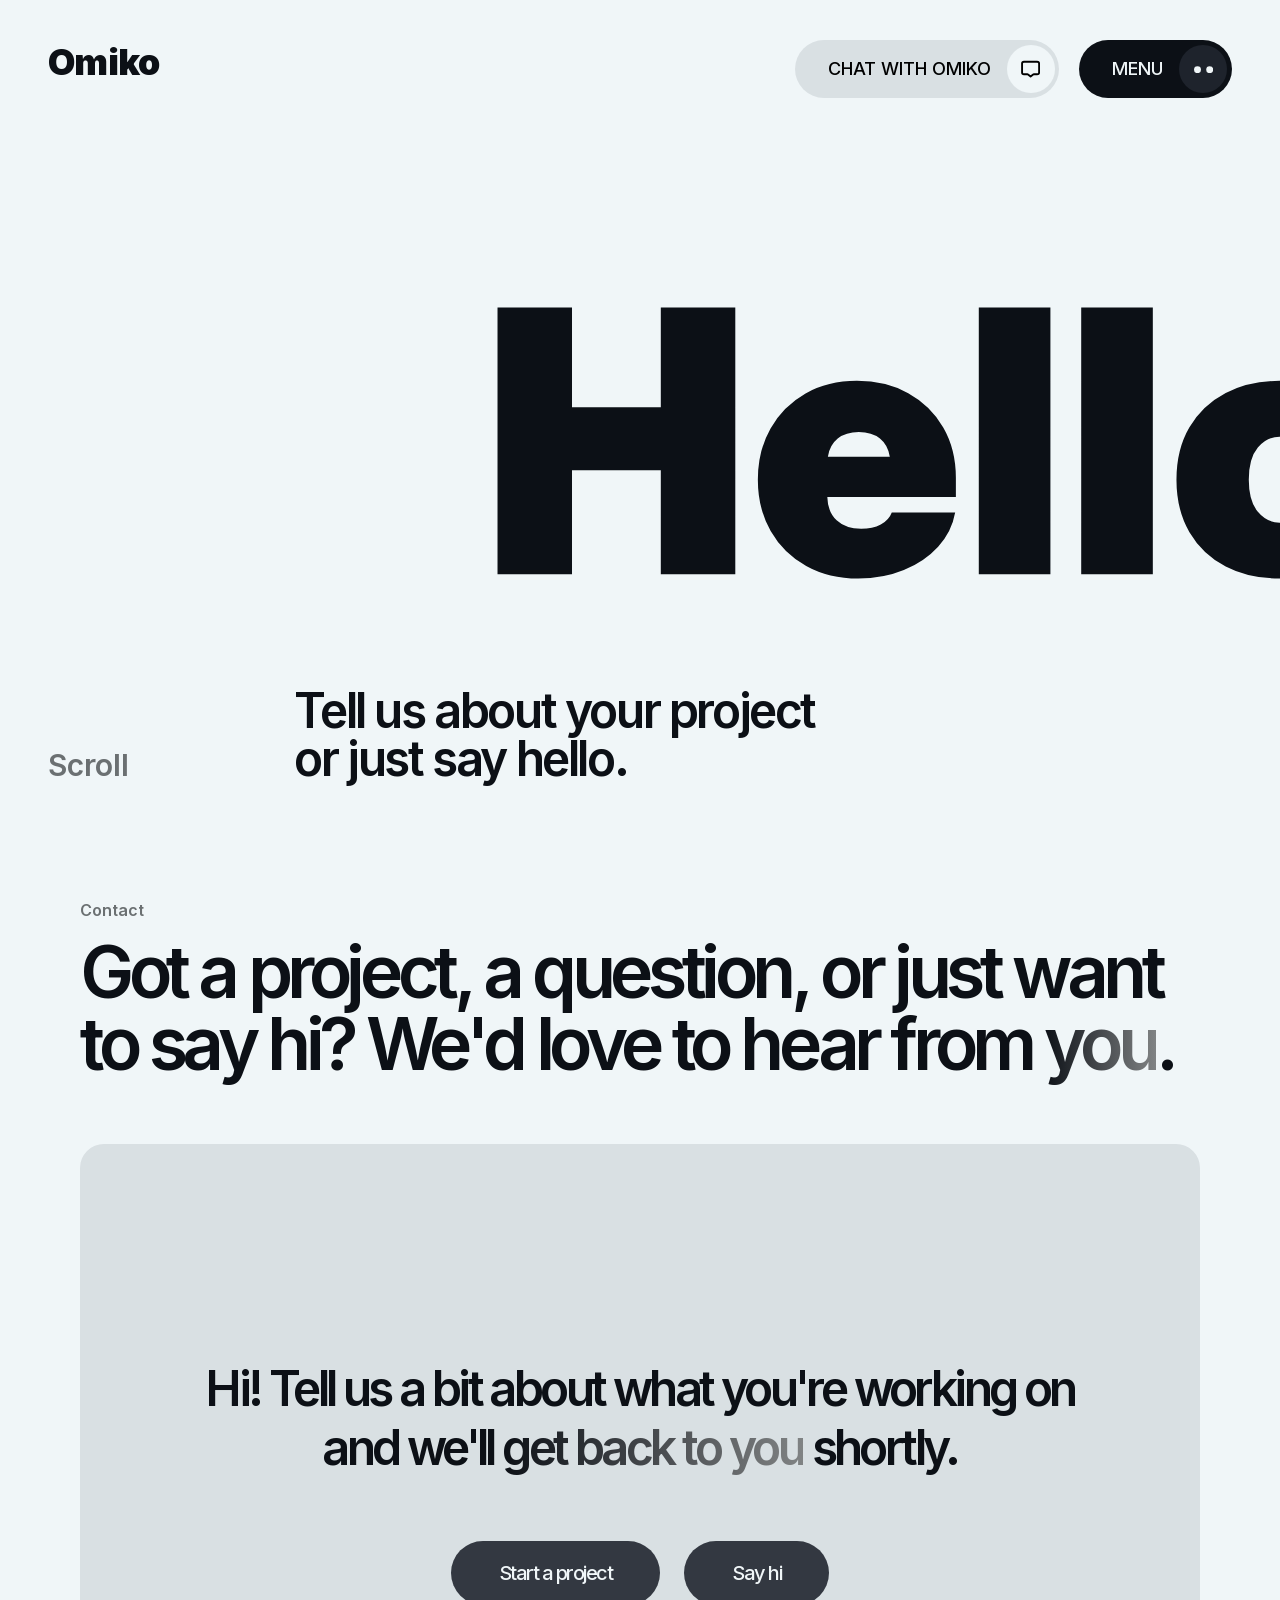
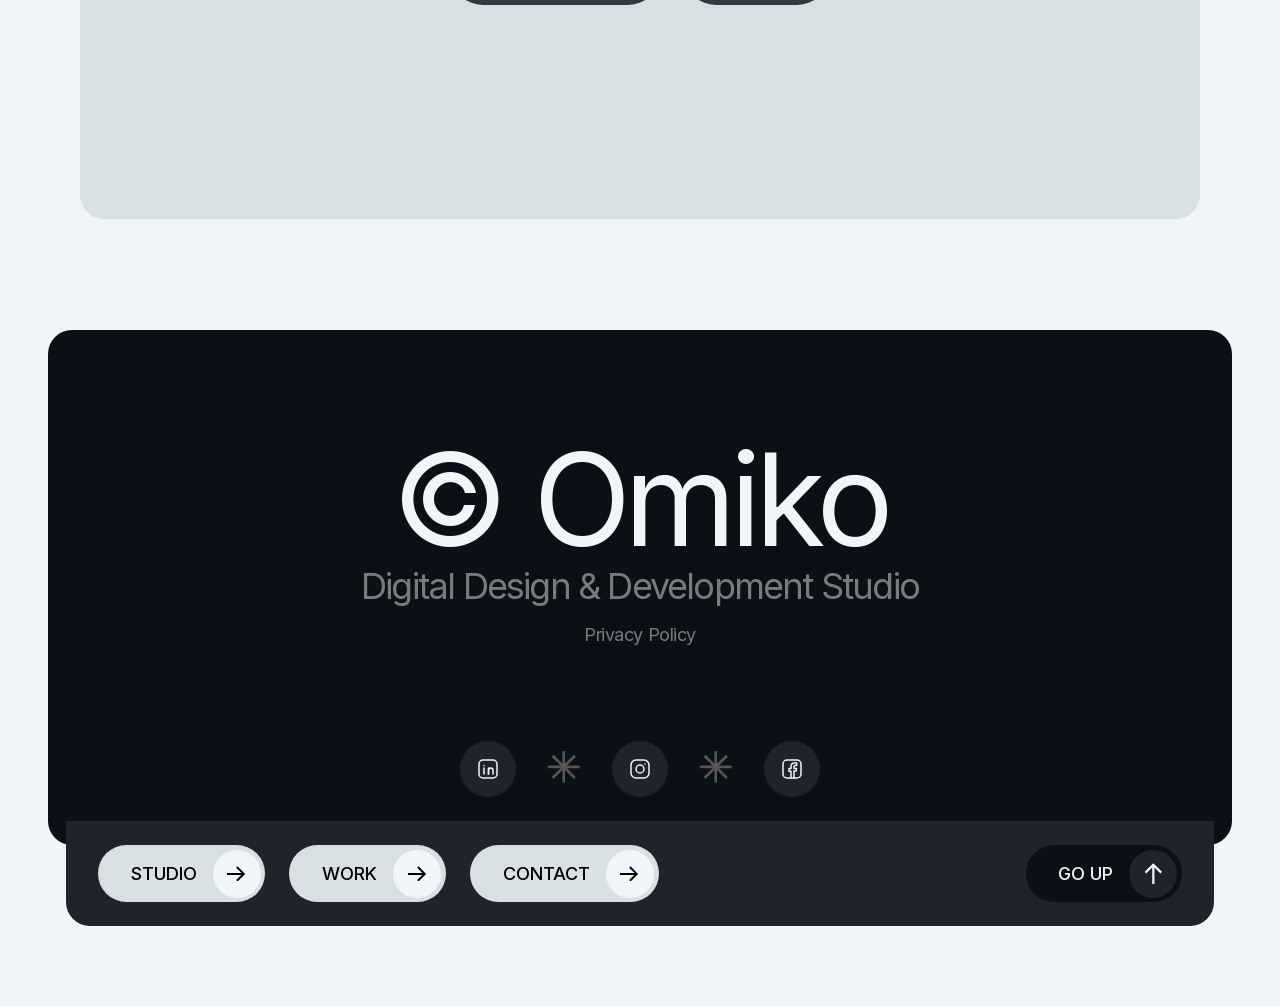
==== commit 6fd103bb: "Restore footer social icons with cleaner line-style glyphs Replaced the old solid-fill brand icon pa" ====
--- a/contact.html
+++ b/contact.html
@@ -150,6 +150,60 @@
     <span class="footer-copyright">© Omiko</span>
     <span class="footer-tagline">Digital Design &amp; Development Studio</span>
     <a class="footer-privacy-link" href="privacy.html">Privacy Policy</a>
+
+    <div class="footer-socials">
+      <!-- TODO: replace # with real social URLs before launch -->
+      <a class="social-icon" target="_blank" rel="noreferrer noopener" aria-label="Omiko on LinkedIn" href="#">
+        <svg viewBox="0 0 24 24" fill="none" stroke="currentColor" stroke-width="1.5" stroke-linecap="round" stroke-linejoin="round" xmlns="http://www.w3.org/2000/svg">
+          <rect x="3" y="3" width="18" height="18" rx="4"/>
+          <circle cx="8" cy="8.5" r="0.75" fill="currentColor" stroke="none"/>
+          <path d="M8 11v6"/>
+          <path d="M12.5 17v-3.5c0-1.4 1-2.5 2.25-2.5S17 12.1 17 13.5V17"/>
+          <path d="M12.5 17v-6"/>
+        </svg>
+      </a>
+
+      <span class="social-spacer">
+        <svg viewBox="0 0 28 28" fill="none" xmlns="http://www.w3.org/2000/svg">
+          <path d="M13.7305 27.6524V13.7461" stroke="currentColor" stroke-width="2.29967" stroke-miterlimit="10"/>
+          <path d="M4.00781 23.6051L13.838 13.7715" stroke="currentColor" stroke-width="2.29967" stroke-miterlimit="10"/>
+          <path d="M0 13.8594H13.9015" stroke="currentColor" stroke-width="2.29967" stroke-miterlimit="10"/>
+          <path d="M4.04688 4.12305L13.8757 13.9567" stroke="currentColor" stroke-width="2.29967" stroke-miterlimit="10"/>
+          <path d="M13.7812 0.107422V14.0137" stroke="currentColor" stroke-width="2.29967" stroke-miterlimit="10"/>
+          <path d="M23.506 4.1543L13.6758 13.9866" stroke="currentColor" stroke-width="2.29967" stroke-miterlimit="10"/>
+          <path d="M27.5265 13.9004H13.625" stroke="currentColor" stroke-width="2.29967" stroke-miterlimit="10"/>
+          <path d="M23.4812 23.6364L13.6523 13.8027" stroke="currentColor" stroke-width="2.29967" stroke-miterlimit="10"/>
+        </svg>
+      </span>
+
+      <a class="social-icon" target="_blank" rel="noreferrer noopener" aria-label="Omiko on Instagram" href="#">
+        <svg viewBox="0 0 24 24" fill="none" stroke="currentColor" stroke-width="1.5" stroke-linecap="round" stroke-linejoin="round" xmlns="http://www.w3.org/2000/svg">
+          <rect x="3" y="3" width="18" height="18" rx="5"/>
+          <circle cx="12" cy="12" r="4"/>
+          <circle cx="17" cy="7" r="0.75" fill="currentColor" stroke="none"/>
+        </svg>
+      </a>
+
+      <span class="social-spacer">
+        <svg viewBox="0 0 28 28" fill="none" xmlns="http://www.w3.org/2000/svg">
+          <path d="M13.7305 27.6524V13.7461" stroke="currentColor" stroke-width="2.29967" stroke-miterlimit="10"/>
+          <path d="M4.00781 23.6051L13.838 13.7715" stroke="currentColor" stroke-width="2.29967" stroke-miterlimit="10"/>
+          <path d="M0 13.8594H13.9015" stroke="currentColor" stroke-width="2.29967" stroke-miterlimit="10"/>
+          <path d="M4.04688 4.12305L13.8757 13.9567" stroke="currentColor" stroke-width="2.29967" stroke-miterlimit="10"/>
+          <path d="M13.7812 0.107422V14.0137" stroke="currentColor" stroke-width="2.29967" stroke-miterlimit="10"/>
+          <path d="M23.506 4.1543L13.6758 13.9866" stroke="currentColor" stroke-width="2.29967" stroke-miterlimit="10"/>
+          <path d="M27.5265 13.9004H13.625" stroke="currentColor" stroke-width="2.29967" stroke-miterlimit="10"/>
+          <path d="M23.4812 23.6364L13.6523 13.8027" stroke="currentColor" stroke-width="2.29967" stroke-miterlimit="10"/>
+        </svg>
+      </span>
+
+      <a class="social-icon" target="_blank" rel="noreferrer noopener" aria-label="Omiko on Facebook" href="#">
+        <svg viewBox="0 0 24 24" fill="none" stroke="currentColor" stroke-width="1.5" stroke-linecap="round" stroke-linejoin="round" xmlns="http://www.w3.org/2000/svg">
+          <rect x="3" y="3" width="18" height="18" rx="4"/>
+          <path d="M14 21v-7h2.2l.3-2.6H14v-1.7c0-.75.2-1.3 1.3-1.3H16.7V6.1c-.25 0-1.1-.1-2.1-.1-2.1 0-3.6 1.3-3.6 3.6v2H9v2.6h2v7"/>
+        </svg>
+      </a>
+    </div>
   </div>
 
   <div class="footer-extension">
